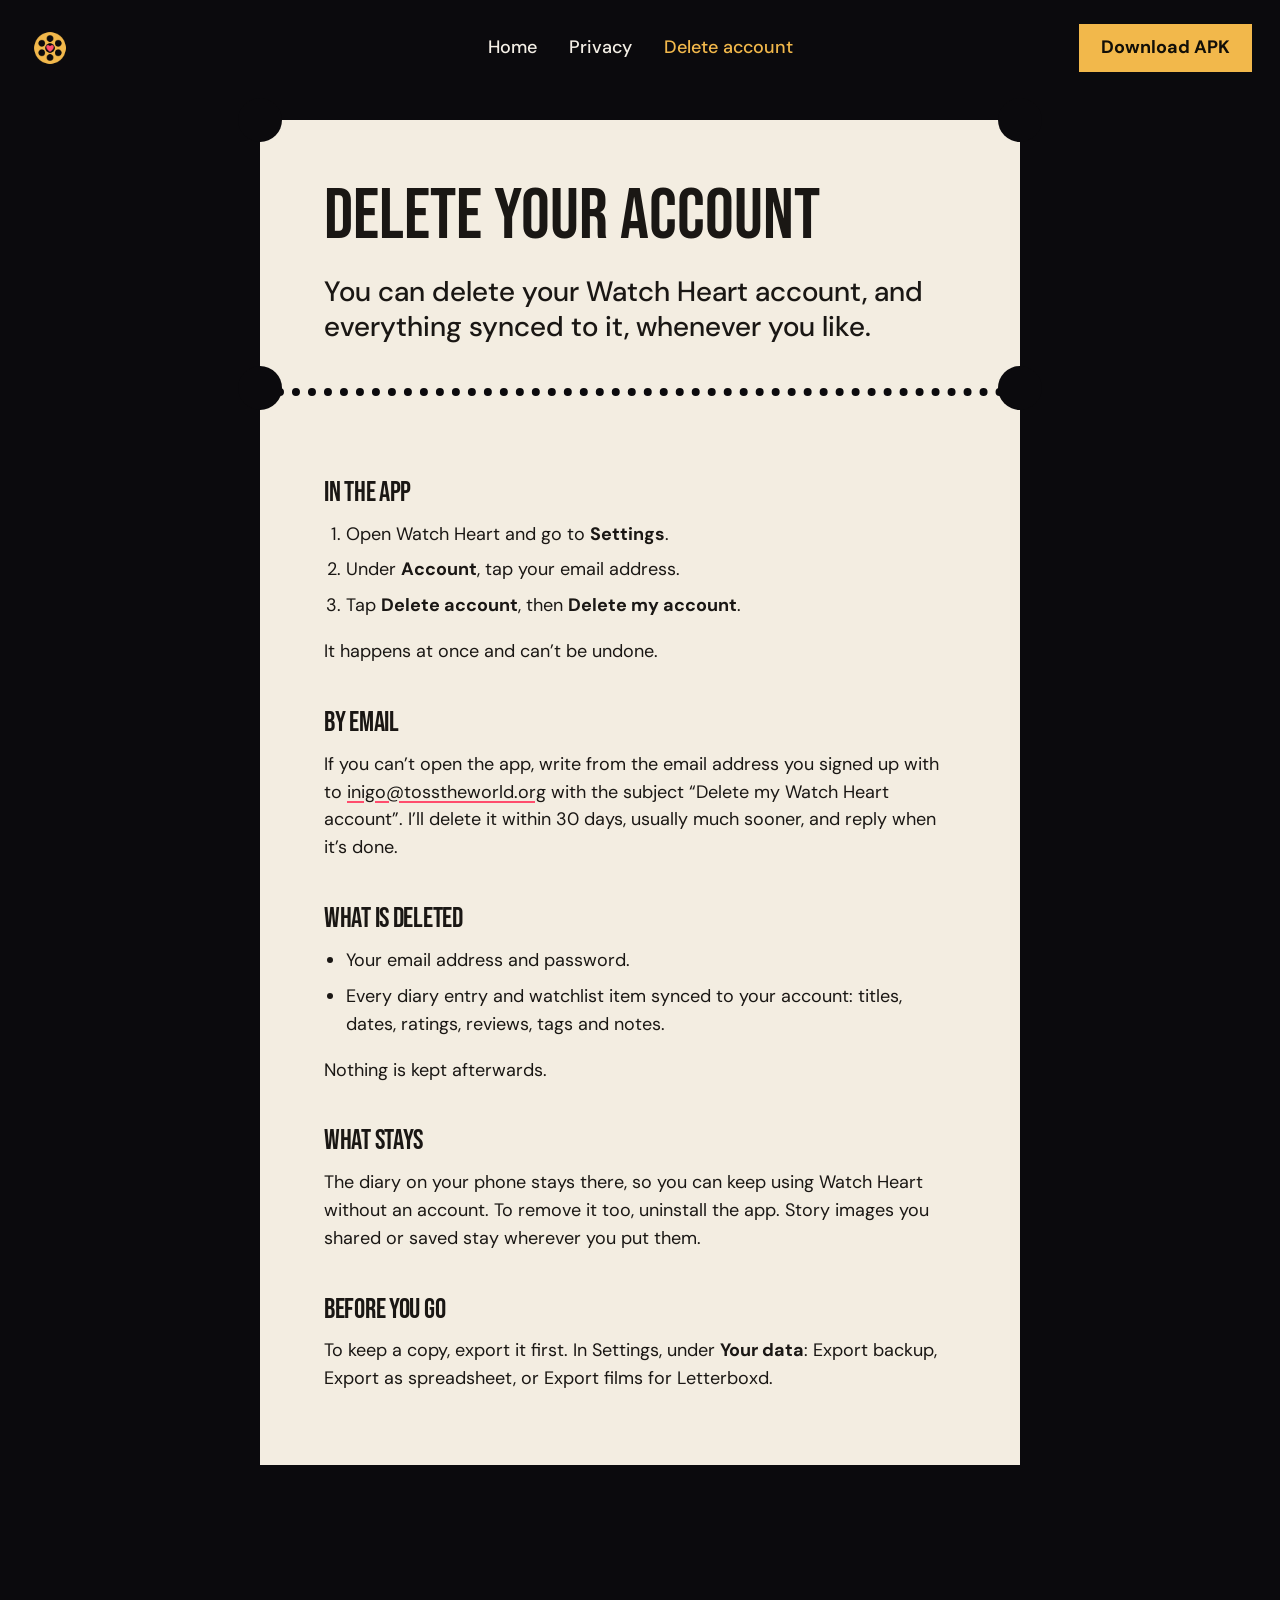
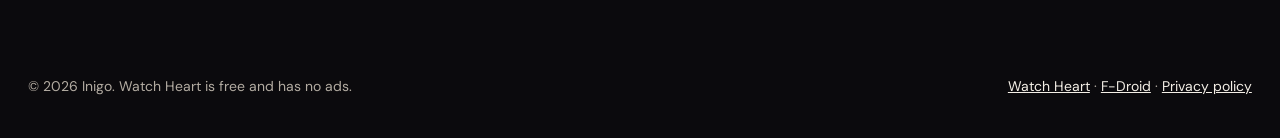
==== delete-account.html @ 90b54eab "F-Droid install page; logos for the apps Watch Heart imports from fdroid.html with the Add to F-Droi" ====
<!doctype html>
<html lang="en">
<head>
  <meta charset="utf-8">
  <meta name="viewport" content="width=device-width, initial-scale=1">
  <title>Delete your account · Watch Heart</title>
  <meta name="description" content="How to delete your Watch Heart account and everything synced to it, in the app or by email.">
  <meta name="theme-color" content="#0B0A0D">
  <link rel="icon" href="assets/favicon.png">
  <link rel="preconnect" href="https://fonts.googleapis.com">
  <link rel="preconnect" href="https://fonts.gstatic.com" crossorigin>
  <link href="https://fonts.googleapis.com/css2?family=Bebas+Neue&family=DM+Sans:ital,wght@0,400;0,500;0,700;1,500&display=swap" rel="stylesheet">
  <link rel="stylesheet" href="styles.css">
</head>
<body>
<main id="top">

  <header class="bar">
    <a class="mark" href="index.html" aria-label="Watch Heart home"><img src="assets/icon.png" width="44" height="44" alt=""></a>
    <nav class="bar-links" aria-label="Pages">
      <a href="index.html">Home</a>
      <a href="privacy.html">Privacy</a>
      <a href="delete-account.html" aria-current="page">Delete account</a>
    </nav>
    <a class="button" href="https://github.com/inigo-code/watch-heart/releases/latest/download/watch-heart.apk">Download APK</a>
  </header>

  <article class="doc">
    <div class="doc-face">
      <h1 class="doc-title">Delete your account</h1>
      <p class="doc-lede">You can delete your Watch Heart account, and everything synced to it, whenever you like.</p>
    </div>

    <div class="doc-body">
      <h2>In the app</h2>
      <ol>
        <li>Open Watch Heart and go to <b>Settings</b>.</li>
        <li>Under <b>Account</b>, tap your email address.</li>
        <li>Tap <b>Delete account</b>, then <b>Delete my account</b>.</li>
      </ol>
      <p>It happens at once and can’t be undone.</p>

      <h2>By email</h2>
      <p>If you can’t open the app, write from the email address you signed up with to <a href="mailto:inigo@tosstheworld.org?subject=Delete%20my%20Watch%20Heart%20account">inigo@tosstheworld.org</a> with the subject “Delete my Watch Heart account”. I’ll delete it within 30 days, usually much sooner, and reply when it’s done.</p>

      <h2>What is deleted</h2>
      <ul>
        <li>Your email address and password.</li>
        <li>Every diary entry and watchlist item synced to your account: titles, dates, ratings, reviews, tags and notes.</li>
      </ul>
      <p>Nothing is kept afterwards.</p>

      <h2>What stays</h2>
      <p>The diary on your phone stays there, so you can keep using Watch Heart without an account. To remove it too, uninstall the app. Story images you shared or saved stay wherever you put them.</p>

      <h2>Before you go</h2>
      <p>To keep a copy, export it first. In Settings, under <b>Your data</b>: Export backup, Export as spreadsheet, or Export films for Letterboxd.</p>
    </div>
  </article>

</main>

<footer class="doc-foot">
  <p>© 2026 Inigo. Watch Heart is free and has no ads.</p>
  <p><a href="index.html">Watch Heart</a> · <a href="fdroid.html">F-Droid</a> · <a href="privacy.html">Privacy policy</a></p>
</footer>
</body>
</html>
---- styles.css ----
/* Watch Heart: the page is the admission ticket. */

:root {
  /* The app's own colours: projector black, screenplay paper, marquee gold and the accent inks. */
  --ground: #0b0a0d;
  --ground-2: #16141a;
  --paper: #f3ede1;
  --ink: #1a1714;
  --ink-on-ground: #f4efe6;
  --muted-on-ground: #b3aca2;
  --muted-on-paper: #5f574d;
  --gold: #f2b84b;
  --gold-ink: #120f08;
  --velvet: #ff4d6d;
  --velvet-ink: #1a0509;
  --neon: #3de0f0;
  --neon-ink: #03191c;
  --sakura: #ff8fc7;
  --sakura-ink: #22091a;

  --display: 'Bebas Neue', Impact, 'Arial Narrow', sans-serif;
  --text: 'DM Sans', system-ui, -apple-system, 'Segoe UI', Roboto, sans-serif;

  /* Five sizes, no more. */
  --s-small: 14px;
  --s-body: 18px;
  --s-sub: 28px;
  --s-head: clamp(44px, 5.6vw, 84px);
  --s-hero: clamp(92px, 13.5vw, 210px);

  --margin: clamp(16px, 2.2vw, 32px);
  --gap: clamp(120px, 14vw, 200px);
  --ease: cubic-bezier(0.2, 0.7, 0.2, 1);
}

*,
*::before,
*::after {
  box-sizing: border-box;
}

html {
  scroll-behavior: smooth;
  -webkit-text-size-adjust: 100%;
}

body {
  margin: 0;
  background: var(--ground);
  color: var(--ink-on-ground);
  font: 400 var(--s-body) / 1.55 var(--text);
  font-variant-numeric: tabular-nums;
}

img {
  display: block;
  max-width: 100%;
  height: auto;
}

a {
  color: inherit;
}

h1,
h2,
h3,
h4,
p,
figure,
dl,
dd {
  margin: 0;
}

h2,
h3 {
  font-family: var(--display);
  font-weight: 400;
  line-height: 0.95;
  letter-spacing: -0.01em;
}

h2 {
  font-size: var(--s-head);
}

h3 {
  font-size: var(--s-sub);
}

:focus-visible {
  outline: 3px solid var(--gold);
  outline-offset: 3px;
}

::selection {
  background: var(--gold);
  color: var(--gold-ink);
}

.visually-hidden {
  position: absolute;
  width: 1px;
  height: 1px;
  overflow: hidden;
  clip-path: inset(50%);
}

/* Buttons: square, flat, one fill. */
.button {
  display: inline-flex;
  align-items: center;
  min-height: 48px;
  padding: 0 22px;
  background: var(--gold);
  color: var(--gold-ink);
  font-weight: 700;
  font-size: var(--s-body);
  text-decoration: none;
  transition: transform 160ms var(--ease), background-color 160ms var(--ease);
}

.button:hover {
  background: #ffcb66;
}

.button:active {
  transform: translateY(2px) scale(0.98);
}

.button-small {
  min-height: 44px;
  padding: 0 18px;
  font-size: var(--s-small);
}

/* ---- The curtain: the page lifts off the footer, which waits beneath it. ---- */

main {
  display: flow-root;
  position: relative;
  z-index: 1;
  background: var(--ground);
}

/* ---- Top bar, on the ground above the ticket ---- */

.bar {
  position: absolute;
  inset: 0 0 auto;
  z-index: 2;
  display: grid;
  grid-template-columns: 1fr auto 1fr;
  align-items: center;
  padding: 24px var(--margin);
}

.mark img {
  width: 44px;
  height: 44px;
}

.bar-links {
  display: flex;
  gap: 32px;
}

.bar-links a {
  color: var(--ink-on-ground);
  text-decoration: none;
  font-weight: 500;
}

.bar-links a:hover {
  color: var(--gold);
}

.bar .button {
  justify-self: end;
}

/* ---- Hero: the admission ticket ---- */

.hero {
  overflow-x: clip;
  padding: 120px var(--margin) 0;
  display: flex;
  justify-content: center;
}

.ticket {
  position: relative;
  width: min(820px, 100%);
  background: var(--paper);
  color: var(--ink);
}

/* The ticket's punched corners, cut in the ground colour. */
.ticket::before,
.ticket::after,
.ticket-face::before,
.ticket-face::after {
  content: '';
  position: absolute;
  width: 44px;
  height: 44px;
  border-radius: 50%;
  background: var(--ground);
}

.ticket::before {
  top: -22px;
  left: -22px;
}

.ticket::after {
  top: -22px;
  right: -22px;
}

.ticket-face {
  position: relative;
  padding: clamp(40px, 6vw, 64px) clamp(24px, 5vw, 64px) clamp(36px, 4vw, 48px);
  text-align: center;
}

/* The two notches at the tear line. */
.ticket-face::before {
  bottom: -22px;
  left: -22px;
}

.ticket-face::after {
  bottom: -22px;
  right: -22px;
}

.hero-title {
  font-family: var(--display);
  font-weight: 400;
  font-size: var(--s-hero);
  line-height: 0.86;
  letter-spacing: -0.015em;
  text-transform: uppercase;
}

.hero-title span {
  display: block;
}

.hero-title span:first-child {
  transform: translateX(-9%);
}

.hero-title span:last-child {
  transform: translateX(9%);
}

.hero-lede {
  max-width: 34ch;
  margin: 36px auto 0;
  font-size: var(--s-sub);
  line-height: 1.25;
  font-weight: 500;
}

.hero-details {
  margin-top: 28px;
  display: flex;
  flex-wrap: wrap;
  justify-content: center;
  align-items: center;
  gap: 10px 16px;
  color: var(--muted-on-paper);
}

.diamond {
  width: 10px;
  height: 10px;
  background: var(--velvet);
  transform: rotate(45deg);
}

/* The tear line, a row of round perforations, and the stub with its plates. */
.ticket-stub {
  border-top: 8px dotted var(--ground);
  padding: clamp(28px, 4vw, 48px) clamp(20px, 4vw, 48px) clamp(36px, 5vw, 64px);
  display: grid;
  grid-template-columns: repeat(3, 1fr);
  gap: clamp(12px, 2vw, 24px);
  align-items: start;
}

.plate {
  aspect-ratio: 9 / 16;
  overflow: hidden;
  background: var(--ground);
}

.plate img {
  width: 100%;
  height: 100%;
  object-fit: cover;
  object-position: top;
}

.plate-raised {
  margin-top: clamp(-36px, -3vw, -16px);
  animation: drift 9s ease-in-out infinite alternate;
}

@keyframes drift {
  from {
    transform: translateY(0);
  }
  to {
    transform: translateY(-14px);
  }
}

/* ---- Every viewing, a ticket ---- */

.showcase {
  margin-top: var(--gap);
  padding: 0 var(--margin);
  display: grid;
  grid-template-columns: 1fr 1fr;
  gap: clamp(32px, 5vw, 80px);
  align-items: center;
}

/* One frame for every app screen on the page: the phone's own black bezel, no shadow. */
.device {
  width: 100%;
  aspect-ratio: 824 / 1784;
  padding: 3.4%;
  border-radius: 13% / 6%;
  background: #1c1a20;
}

.device img {
  width: 100%;
  height: 100%;
  border-radius: 10% / 4.6%;
  object-fit: cover;
  object-position: top;
  transition: opacity 220ms var(--ease);
}

/* A ticket stub of paper: notches cut at both sides, the phone rising from its lower edge. */
.showcase-plate {
  position: relative;
  display: flex;
  justify-content: center;
  height: clamp(460px, 44vw, 640px);
  padding-top: clamp(40px, 5vw, 72px);
  overflow: hidden;
  background: var(--paper);
}

.showcase-plate .device {
  width: clamp(240px, 22vw, 320px);
  flex: none;
}

.showcase-plate::before,
.showcase-plate::after {
  content: '';
  position: absolute;
  top: 50%;
  width: 48px;
  height: 48px;
  margin-top: -24px;
  border-radius: 50%;
  background: var(--ground);
  z-index: 1;
}

.showcase-plate::before {
  left: -24px;
}

.showcase-plate::after {
  right: -24px;
}

.showcase-text {
  display: grid;
  gap: 40px;
  align-content: center;
}

.tabs {
  display: flex;
  gap: 28px;
  flex-wrap: wrap;
}

.tabs button {
  appearance: none;
  border: 0;
  padding: 6px 0;
  background: none;
  color: var(--muted-on-ground);
  font: 500 var(--s-body) / 1.3 var(--text);
  cursor: pointer;
  transition: color 160ms var(--ease), transform 160ms var(--ease);
}

.tabs button[aria-selected='true'] {
  color: var(--gold);
  font-weight: 700;
  text-decoration: underline;
  text-decoration-thickness: 3px;
  text-underline-offset: 8px;
}

.tabs button:hover {
  color: var(--ink-on-ground);
}

.tabs button:active {
  transform: translateY(1px);
}

.tabs-light button {
  color: var(--muted-on-paper);
}

.tabs-light button[aria-selected='true'] {
  color: var(--ink);
  text-decoration-thickness: 4px;
}

.tabs-light button:hover {
  color: var(--ink);
}

.showcase-copy p {
  max-width: 36ch;
  margin-top: 24px;
}

.cells {
  display: grid;
  grid-template-columns: 1fr 1fr;
  max-width: 560px;
}

.cell {
  display: flex;
  align-items: center;
  justify-content: center;
  min-height: 64px;
  padding: 0 16px;
  font-weight: 700;
  text-decoration: none;
  text-align: center;
  transition: transform 160ms var(--ease), filter 160ms var(--ease);
}

.cell:hover {
  filter: brightness(1.08);
}

.cell:active {
  transform: scale(0.98);
}

.cell-ink {
  background: var(--gold);
  color: var(--gold-ink);
}

.cell-tone {
  background: var(--ground-2);
  color: var(--ink-on-ground);
}

/* ---- Made for movie nights: four colour fields ---- */

.features {
  margin-top: var(--gap);
  padding: 0 var(--margin);
}

.features-head {
  display: grid;
  grid-template-columns: repeat(12, 1fr);
  column-gap: 24px;
  align-items: end;
  margin-bottom: 48px;
}

.features-head h2 {
  grid-column: 1 / 7;
}

.features-head p {
  grid-column: 8 / 13;
  max-width: 40ch;
  color: var(--muted-on-ground);
}

.feature-grid {
  display: grid;
  grid-template-columns: 1fr 1fr;
  gap: 16px;
}

/* Each panel: the title, its words on a dark ticket, then the phone rising from the lower edge. */
.feature {
  --panel: var(--gold);
  display: flex;
  flex-direction: column;
  align-items: center;
  padding: clamp(36px, 4vw, 56px) clamp(20px, 3vw, 48px) 0;
  overflow: hidden;
  background: var(--panel);
  color: var(--gold-ink);
  text-align: center;
}

.feature h3 {
  max-width: 14ch;
  font-size: clamp(40px, 4vw, 64px);
}

.feature-note {
  position: relative;
  max-width: 44ch;
  margin-top: 24px;
  padding: 20px 32px;
  background: var(--ground);
  color: var(--ink-on-ground);
}

/* The ticket's side notches, cut in the panel's own colour. */
.feature-note::before,
.feature-note::after {
  content: '';
  position: absolute;
  top: 50%;
  width: 20px;
  height: 20px;
  margin-top: -10px;
  border-radius: 50%;
  background: var(--panel);
}

.feature-note::before {
  left: -10px;
}

.feature-note::after {
  right: -10px;
}

.feature-shot {
  width: clamp(220px, 21vw, 300px);
  height: clamp(300px, 27vw, 400px);
  margin-top: 40px;
  overflow: hidden;
}

.feature-shot .device {
  border-bottom-left-radius: 0;
  border-bottom-right-radius: 0;
  transition: transform 400ms var(--ease);
}

.feature:hover .feature-shot .device {
  transform: translateY(-10px);
}

.feature-velvet {
  --panel: var(--velvet);
  color: var(--velvet-ink);
}

.feature-neon {
  --panel: var(--neon);
  color: var(--neon-ink);
}

.feature-paper {
  --panel: var(--paper);
  color: var(--ink);
}

/* ---- Every month, a story ---- */

.stories {
  margin-top: var(--gap);
  padding: var(--gap) var(--margin);
  background: var(--paper);
  color: var(--ink);
}

.stories-head {
  display: grid;
  grid-template-columns: repeat(12, 1fr);
  column-gap: 24px;
  row-gap: 24px;
  margin-bottom: 48px;
  align-items: end;
}

.stories-head h2 {
  grid-column: 1 / 7;
}

.stories-head p {
  grid-column: 7 / 13;
  max-width: 44ch;
}

.stories-head .tabs {
  grid-column: 1 / 13;
}

.tiles {
  list-style: none;
  margin: 0;
  padding: 0;
  display: grid;
  grid-template-columns: repeat(4, 1fr);
  gap: 28px 12px;
}

.tile img {
  width: 100%;
  aspect-ratio: 9 / 16;
  object-fit: cover;
  object-position: top;
  background: var(--ground);
  transition: opacity 240ms var(--ease), transform 240ms var(--ease);
}

.tile:hover img {
  transform: translateY(-6px);
}

.tag {
  min-height: 88px;
  padding: 12px;
  display: grid;
  align-content: space-between;
  font-size: var(--s-small);
  line-height: 1.35;
}

.tag p {
  display: flex;
  justify-content: space-between;
  gap: 8px;
}

.tag p:first-child span:first-child {
  font-weight: 700;
}

.pair-1 .tag {
  background: var(--gold);
  color: var(--gold-ink);
}

.pair-2 .tag {
  background: var(--ground);
  color: var(--ink-on-ground);
}

.pair-3 .tag {
  background: var(--neon);
  color: var(--neon-ink);
}

.pair-4 .tag {
  background: var(--velvet);
  color: var(--velvet-ink);
}

/* ---- Bring your history: the programme sheet ---- */

.programme {
  padding: var(--gap) var(--margin);
  background: var(--velvet);
  color: var(--velvet-ink);
  display: grid;
  grid-template-columns: repeat(12, 1fr);
  column-gap: 24px;
  align-items: start;
}

.programme-side {
  grid-column: 1 / 6;
  position: sticky;
  top: 48px;
}

.programme-side p {
  margin-top: 28px;
  max-width: 34ch;
}

.programme-shot {
  width: min(100%, 300px);
  height: 420px;
  margin-top: 40px;
  overflow: hidden;
}

/* Scalloped top and bottom edges: round dots of the ground colour along the paper's edge. */
.menu-sheet {
  grid-column: 7 / 13;
  background: var(--paper);
  color: var(--ink);
  padding: 64px clamp(24px, 4vw, 64px);
  border-top: 14px dotted var(--velvet);
  border-bottom: 14px dotted var(--velvet);
  text-align: center;
}

.menu-sheet h3 {
  font-size: var(--s-head);
}

.menu-note {
  margin-top: 12px;
  color: var(--muted-on-paper);
  font-size: var(--s-small);
}

/* A group's notes sit nearer their own rows than the next group's name. */
.menu-group {
  margin-top: 56px;
}

.menu-group + .menu-group {
  margin-top: 88px;
}

.menu-group h4 {
  font-family: var(--display);
  font-weight: 400;
  font-size: var(--s-sub);
  line-height: 1;
}

.menu-group dl {
  max-width: 460px;
  margin: 20px auto 0;
  text-align: left;
}

.menu-group dl div {
  display: flex;
  align-items: center;
  gap: 14px;
  padding: 8px 0;
}

/* Each app's logo tile; a pair overlaps a little, ringed in the paper's colour. */
.menu-logo {
  flex: none;
  display: flex;
  width: 50px;
}

.menu-logo img {
  width: 32px;
  height: 32px;
  border-radius: 8px;
}

.menu-logo img:first-child:not(:last-child) {
  width: 26px;
  height: 26px;
  margin-top: 3px;
  border-radius: 7px;
}

.menu-logo img + img {
  width: 30px;
  height: 30px;
  margin-left: -6px;
  border: 2px solid var(--paper);
  border-radius: 8px;
}

.menu-group dt {
  flex: 1;
}

.menu-group dt {
  font-weight: 700;
}

.menu-group dt small {
  display: block;
  font-weight: 400;
  font-size: var(--s-small);
  color: var(--muted-on-paper);
}

.menu-group dd {
  text-align: right;
  white-space: nowrap;
}

.menu-close {
  margin-top: 56px;
  font-weight: 500;
}

/* ---- A note from Inigo ---- */

.letter-wrap {
  padding: var(--gap) var(--margin);
  display: grid;
  grid-template-columns: 1fr minmax(0, 640px) 1fr;
}

.letter {
  grid-column: 2;
  background: var(--paper);
  color: var(--ink);
  padding: 60px clamp(24px, 5vw, 60px) 0;
}

.letter-face {
  width: 44px;
  height: 44px;
  border-radius: 50%;
}

.letter h2 {
  margin-top: 28px;
}

.letter p {
  margin-top: 1.4em;
}

.letter p:not(.sign) {
  max-width: 52ch;
}

.sign {
  font-size: var(--s-body);
  font-style: italic;
  font-weight: 500;
  padding-bottom: 48px;
}

.sign span {
  display: block;
  font-style: normal;
  font-size: var(--s-small);
  font-weight: 400;
  color: var(--muted-on-paper);
}

.stub {
  display: flex;
  align-items: center;
  justify-content: center;
  min-height: 72px;
  margin: 0 calc(-1 * clamp(24px, 5vw, 60px));
  border-top: 6px dotted var(--ground);
  background: var(--gold);
  color: var(--gold-ink);
  font-weight: 700;
  text-decoration: none;
  transition: filter 160ms var(--ease);
}

.stub:hover {
  filter: brightness(1.08);
}

/* ---- Questions ---- */

.faq {
  padding: 0 var(--margin) var(--gap);
  display: grid;
  grid-template-columns: repeat(12, 1fr);
  column-gap: 24px;
}

.faq h2 {
  grid-column: 1 / 4;
}

.faq-text {
  grid-column: 5 / 13;
  columns: 2;
  column-gap: 56px;
}

.faq-text p {
  break-inside: avoid;
  margin-bottom: 20px;
}

.faq-text b {
  font-weight: 700;
  color: var(--gold);
}

.faq-text a {
  color: var(--gold);
}

/* ---- First step, already open ---- */

.first-step {
  min-height: 90svh;
  padding: 40px var(--margin);
  background: var(--gold);
  color: var(--gold-ink);
  display: grid;
  grid-template-columns: repeat(12, 1fr);
  column-gap: 24px;
  align-items: center;
}

.first-step-copy {
  grid-column: 1 / 6;
  align-self: end;
  padding-bottom: 40px;
}

.first-step-copy h2 {
  font-size: clamp(64px, 7.4vw, 120px);
  line-height: 0.92;
}

.first-step-copy p {
  margin-top: 24px;
  max-width: 36ch;
}

/* Two ways to install, side by side on the gold. */
.first-step-copy .install-ways {
  display: flex;
  flex-wrap: wrap;
  gap: 12px;
  max-width: none;
  margin-top: 32px;
}

.install-apk,
.install-fdroid {
  display: inline-flex;
  align-items: center;
  gap: 10px;
  min-height: 52px;
  padding: 0 20px;
  font-weight: 700;
  text-decoration: none;
  transition: transform 160ms var(--ease), filter 160ms var(--ease);
}

.install-apk {
  background: var(--ground);
  color: var(--ink-on-ground);
}

.install-fdroid {
  background: var(--paper);
  color: var(--ink);
}

.install-fdroid img {
  width: 28px;
  height: 28px;
  border-radius: 7px;
}

.install-apk:hover,
.install-fdroid:hover {
  filter: brightness(1.1);
}

.install-apk:active,
.install-fdroid:active {
  transform: scale(0.98);
}

/* A piece of the app at its true size: the log card. */
.log-card {
  grid-column: 7 / 12;
  width: min(440px, 100%);
  justify-self: center;
  padding: 28px;
  background: var(--ground);
  color: var(--ink-on-ground);
  border-radius: 20px;
  box-shadow: 0 24px 60px rgba(18, 15, 8, 0.45); /* taste-skill-ignore: the app's own card casts this, it floats above the page */
  display: grid;
  gap: 18px;
}

.log-title {
  font-family: var(--display);
  font-size: var(--s-sub);
  line-height: 1;
}

.field input {
  width: 100%;
  height: 52px;
  padding: 0 14px;
  border: 1px solid #2a2631;
  border-radius: 10px;
  background: #16141a;
  color: var(--ink-on-ground);
  font: 500 var(--s-body) var(--text);
}

.segmented {
  display: grid;
  grid-template-columns: repeat(3, 1fr);
  gap: 4px;
  padding: 4px;
  border-radius: 12px;
  background: #1e1b23;
}

.segmented button {
  height: 40px;
  border: 0;
  border-radius: 9px;
  background: none;
  color: #a39aa8;
  font: 700 var(--s-small) var(--text);
  cursor: pointer;
}

.segmented button[aria-checked='true'] {
  background: var(--gold);
  color: var(--gold-ink);
}

.stars {
  display: flex;
  gap: 4px;
}

.stars button {
  border: 0;
  background: none;
  padding: 0;
  line-height: 0;
  color: #3a3540;
  cursor: pointer;
  transition: transform 120ms var(--ease), color 120ms var(--ease);
}

.stars button svg {
  fill: currentColor;
}

.stars button.on {
  color: var(--gold);
}

.stars button:active {
  transform: scale(0.88);
}

.log-button {
  display: flex;
  align-items: center;
  justify-content: center;
  min-height: 54px;
  padding: 0 16px;
  border-radius: 27px;
  background: var(--gold);
  color: var(--gold-ink);
  font-weight: 700;
  text-decoration: none;
  text-align: center;
  transition: transform 160ms var(--ease);
}

.log-button:active {
  transform: scale(0.98);
}

/* ---- The back of the ticket ---- */

.back {
  position: sticky;
  bottom: 0;
  z-index: 0;
  padding: 48px var(--margin) 32px;
  background: var(--ground);
}

.blocks {
  display: flex;
  align-items: flex-end;
  gap: 4px;
  height: 34svh;
  min-height: 200px;
}

.blocks span {
  flex: 1;
  height: var(--h);
  display: flex;
  align-items: flex-end;
  justify-content: center;
  overflow: hidden;
  font-family: var(--display);
  font-size: min(18vw, 30svh);
  line-height: 0.78;
  color: var(--ground);
}

.b-gold {
  background: var(--gold);
}

.b-paper {
  background: var(--paper);
}

.b-velvet {
  background: var(--velvet);
}

.b-neon {
  background: var(--neon);
}

.b-sakura {
  background: var(--sakura);
}

.b-ground {
  background: var(--ground-2);
}

.back-links {
  margin-top: 56px;
  display: grid;
  grid-template-columns: repeat(12, 1fr);
  column-gap: 24px;
  row-gap: 32px;
}

.back-links > div {
  grid-column: span 2;
  display: grid;
  align-content: start;
  gap: 8px;
}

/* Column names stay small: the curtain covers the footer until the page lifts away. */
.back-links h2 {
  margin-bottom: 4px;
  font: 700 var(--s-body) / 1.3 var(--text);
  color: var(--gold);
}

.back-links a {
  font-size: var(--s-body);
  text-decoration: none;
  color: var(--ink-on-ground);
}

.back-links a:hover {
  color: var(--gold);
}

.back-links .credits {
  grid-column: 9 / 13;
}

.credits img {
  width: 110px;
  height: auto;
}

.credits p {
  font-size: var(--s-small);
  color: var(--muted-on-ground);
}

.back-last {
  margin-top: 48px;
  display: flex;
  justify-content: space-between;
  align-items: center;
  gap: 16px;
  color: var(--muted-on-ground);
  font-size: var(--s-small);
}

/* ---- Policy pages: a long ticket of paper, torn below the title ---- */

.doc {
  position: relative;
  width: min(760px, calc(100% - 2 * max(var(--margin), 24px)));
  margin: 120px auto var(--gap);
  background: var(--paper);
  color: var(--ink);
}

.doc::before,
.doc::after,
.doc-face::before,
.doc-face::after {
  content: '';
  position: absolute;
  width: 44px;
  height: 44px;
  border-radius: 50%;
  background: var(--ground);
}

.doc::before {
  top: -22px;
  left: -22px;
}

.doc::after {
  top: -22px;
  right: -22px;
}

.doc-face {
  position: relative;
  padding: clamp(40px, 6vw, 64px) clamp(24px, 5vw, 64px) clamp(32px, 4vw, 44px);
}

.doc-face::before {
  bottom: -22px;
  left: -22px;
}

.doc-face::after {
  bottom: -22px;
  right: -22px;
}

.doc-title {
  font-family: var(--display);
  font-weight: 400;
  font-size: var(--s-head);
  line-height: 0.92;
}

.doc-lede {
  margin-top: 24px;
  max-width: 34ch;
  font-size: var(--s-sub);
  line-height: 1.25;
  font-weight: 500;
}

.doc-date {
  margin-top: 20px;
  color: var(--muted-on-paper);
}

.doc-body {
  border-top: 8px dotted var(--ground);
  padding: clamp(24px, 4vw, 40px) clamp(24px, 5vw, 64px) clamp(48px, 6vw, 72px);
}

.doc-body h2 {
  margin-top: 44px;
  font-size: var(--s-sub);
}

.doc-body p,
.doc-body ul,
.doc-body ol {
  max-width: 62ch;
  margin-top: 14px;
}

.doc-body ul,
.doc-body ol {
  padding-left: 1.2em;
}

.doc-body li + li {
  margin-top: 8px;
}

.doc-body a {
  color: var(--ink);
  text-decoration-color: var(--velvet);
  text-decoration-thickness: 2px;
  text-underline-offset: 3px;
}

.doc-mark {
  width: 56px;
  height: 56px;
  margin-bottom: 20px;
  border-radius: 14px;
}

.fdroid-add {
  margin-top: 16px;
}

.fdroid-qr {
  width: min(300px, 100%);
  height: auto;
  margin-top: 16px;
}

.doc-body .fdroid-code {
  padding: 10px 12px;
  background: #e6ddcc;
  font-weight: 700;
  overflow-wrap: anywhere;
}

.bar-links a[aria-current='page'] {
  color: var(--gold);
}

.doc-foot {
  display: flex;
  flex-wrap: wrap;
  justify-content: space-between;
  gap: 12px 24px;
  padding: 32px var(--margin) 40px;
  color: var(--muted-on-ground);
  font-size: var(--s-small);
}

.doc-foot a {
  color: var(--ink-on-ground);
}

/* ---- Entrances: parts of each section rise in, once. Content stays visible without script. ---- */

.js [data-reveal] {
  opacity: 0;
  transform: translateY(24px);
  transition: opacity 600ms var(--ease), transform 600ms var(--ease);
}

.js [data-reveal].in {
  opacity: 1;
  transform: none;
}

/* ---- Tablet ---- */

@media (max-width: 1000px) {
  .bar-links {
    gap: 20px;
  }




  .tiles {
    grid-template-columns: repeat(2, 1fr);
  }

  .programme-side,
  .menu-sheet {
    grid-column: 1 / 13;
    position: static;
  }

  /* The programme's words and its picture side by side. */
  .programme-side {
    display: grid;
    grid-template-columns: 1fr 1fr;
    grid-template-rows: auto 1fr;
    column-gap: 24px;
    align-items: start;
  }

  .programme-shot {
    grid-column: 2;
    grid-row: 1 / 3;
    margin-top: 0;
    justify-self: end;
  }

  .feature-grid {
    grid-template-columns: 1fr;
  }

  .feature-shot {
    width: 260px;
    height: 360px;
  }

  .features-head h2,
  .features-head p {
    grid-column: 1 / 13;
  }

  .features-head p {
    margin-top: 20px;
  }

  .menu-sheet {
    margin-top: 56px;
  }

  .faq h2,
  .faq-text {
    grid-column: 1 / 13;
  }

  .faq-text {
    margin-top: 32px;
  }

  .first-step-copy {
    grid-column: 1 / 13;
    align-self: start;
    padding-top: 40px;
    text-align: center;
  }

  .first-step-copy p {
    margin-left: auto;
    margin-right: auto;
  }

  .first-step-copy .install-ways {
    justify-content: center;
  }

  .log-card {
    grid-column: 1 / 13;
  }

  .back-links > div {
    grid-column: span 6;
  }

  .back-links .credits {
    grid-column: 1 / 13;
  }
}

/* ---- Phone ---- */

@media (max-width: 640px) {
  :root {
    --s-body: 16px;
    --s-sub: 24px;
  }

  .bar {
    grid-template-columns: 1fr auto;
    padding: 16px var(--margin);
  }

  .bar-links {
    display: none;
  }

  .doc::before,
  .doc::after,
  .doc-face::before,
  .doc-face::after {
    width: 32px;
    height: 32px;
  }

  .doc::before,
  .doc-face::before {
    left: -16px;
  }

  .doc::after,
  .doc-face::after {
    right: -16px;
  }

  .doc::before,
  .doc::after {
    top: -16px;
  }

  .doc-face::before,
  .doc-face::after {
    bottom: -16px;
  }

  .doc {
    margin-top: 92px;
  }

  .hero {
    padding-top: 92px;
  }

  .ticket::before,
  .ticket::after,
  .ticket-face::before,
  .ticket-face::after {
    width: 32px;
    height: 32px;
  }

  .ticket::before,
  .ticket-face::before {
    left: -16px;
  }

  .ticket::after,
  .ticket-face::after {
    right: -16px;
  }

  .ticket::before,
  .ticket::after {
    top: -16px;
  }

  .ticket-face::before,
  .ticket-face::after {
    bottom: -16px;
  }

  .hero-title {
    font-size: 27vw;
  }

  .hero-title span:first-child,
  .hero-title span:last-child {
    transform: none;
  }

  .hero-lede,
  .doc-lede {
    font-size: 20px;
  }

  .hero-details {
    flex-direction: column;
    gap: 6px;
  }

  .hero-details .diamond {
    display: none;
  }

  .ticket-stub {
    grid-template-columns: repeat(2, 1fr);
  }

  .ticket-stub .plate:last-child {
    display: none;
  }

  .plate-raised {
    margin-top: 0;
  }

  .showcase {
    grid-template-columns: 1fr;
    min-height: 0;
  }

  .showcase-text {
    gap: 32px;
  }

  .cells {
    grid-template-columns: 1fr;
  }

  .cell {
    min-height: 60px;
  }








  .stories-head h2,
  .stories-head p {
    grid-column: 1 / 13;
  }

  .tiles {
    gap: 20px 8px;
  }

  .tag p:last-child {
    display: none;
  }

  .tag p:first-child {
    flex-wrap: wrap;
  }

  .tag p:first-child span {
    width: calc(50% - 4px);
  }

  .tag {
    min-height: 0;
  }

  .programme-side {
    display: block;
  }

  .programme-shot {
    margin-top: 32px;
    height: 360px;
  }

  .feature {
    padding-top: 32px;
  }

  .feature-note {
    padding: 18px 24px;
  }

  .feature-shot {
    width: 220px;
    height: 300px;
    margin-top: 32px;
  }

  .showcase-plate {
    height: 440px;
  }

  .menu-sheet {
    margin-left: -6px;
    margin-right: -6px;
    padding: 40px 20px;
  }

  .menu-group dl div {
    display: grid;
    grid-template-columns: 50px 1fr;
    column-gap: 10px;
    row-gap: 2px;
  }

  .menu-group dd {
    grid-column: 2;
  }

  .menu-group dd {
    text-align: left;
    white-space: normal;
    color: var(--muted-on-paper);
  }

  .letter-wrap {
    grid-template-columns: 1fr;
    padding-left: 0;
    padding-right: 0;
  }

  .letter {
    grid-column: 1;
    padding: 40px 24px 0;
  }

  .stub {
    margin: 0 -24px;
  }

  .faq-text {
    columns: 1;
  }

  .first-step-copy h2 {
    font-size: 15vw;
  }

  .blocks {
    height: 22svh;
    min-height: 140px;
  }

  .blocks span {
    font-size: 15vw;
  }

  .back-last {
    flex-wrap: wrap;
  }
}

@media (prefers-reduced-motion: reduce) {
  html {
    scroll-behavior: auto;
  }

  .plate-raised {
    animation: none;
  }

  .js [data-reveal] {
    transform: none;
    transition: opacity 300ms linear;
  }

  .tile:hover img,
  .feature:hover .feature-shot .device {
    transform: none;
  }
}
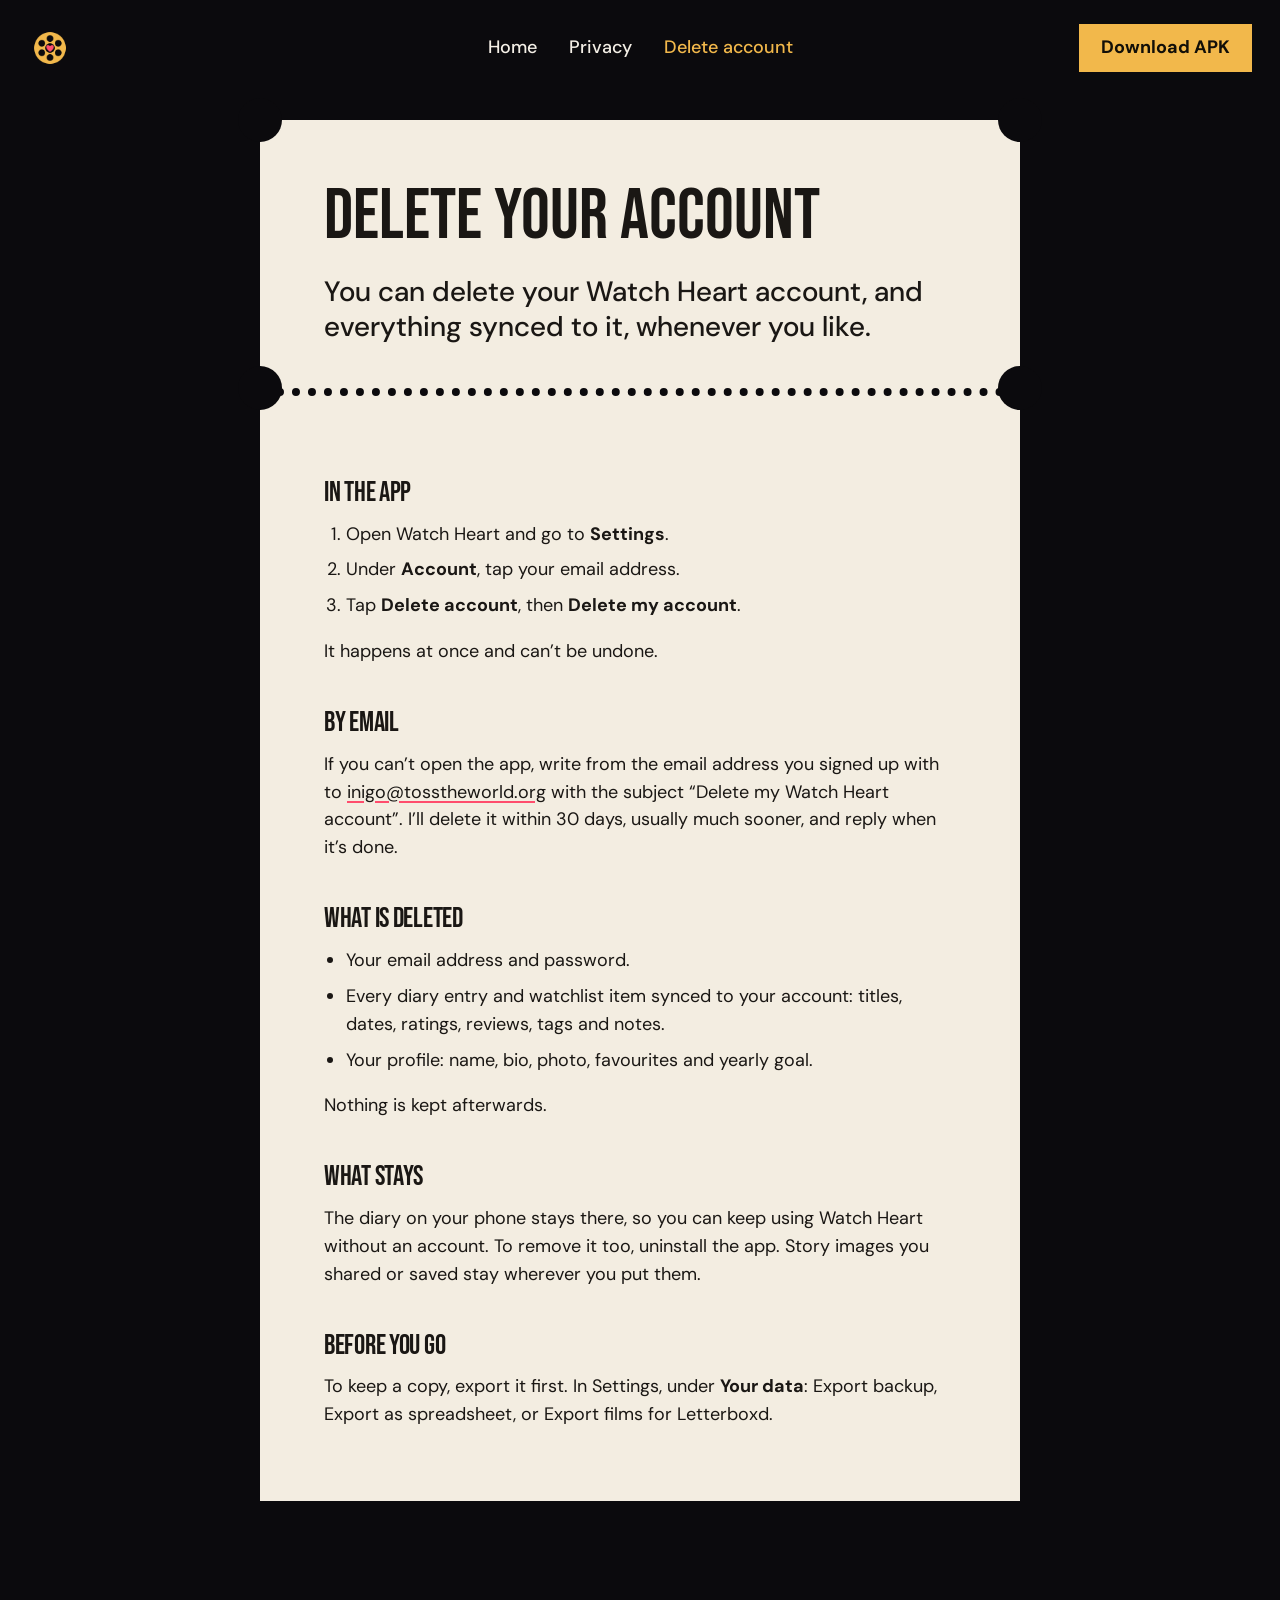
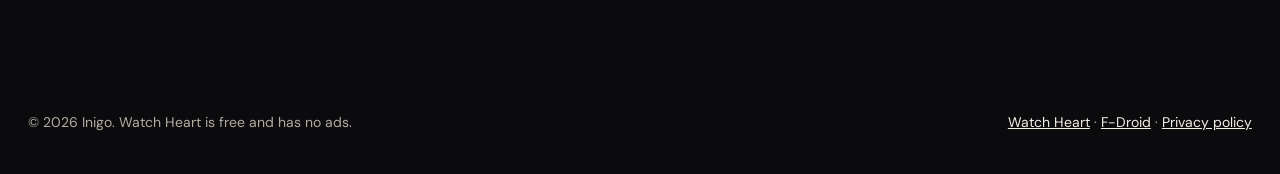
==== commit 814b2458: "Privacy and deletion pages: the synced profile and photo" ====
--- a/delete-account.html
+++ b/delete-account.html
@@ -47,6 +47,7 @@
       <ul>
         <li>Your email address and password.</li>
         <li>Every diary entry and watchlist item synced to your account: titles, dates, ratings, reviews, tags and notes.</li>
+        <li>Your profile: name, bio, photo, favourites and yearly goal.</li>
       </ul>
       <p>Nothing is kept afterwards.</p>
 
--- a/styles.css
+++ b/styles.css
@@ -1301,11 +1301,23 @@
   text-underline-offset: 3px;
 }
 
-.doc-mark {
-  width: 56px;
-  height: 56px;
-  margin-bottom: 20px;
-  border-radius: 14px;
+/* The app and the store it comes from, side by side. */
+.doc-marks {
+  display: flex;
+  align-items: center;
+  gap: 14px;
+  margin-bottom: 24px;
+}
+
+.doc-marks img {
+  width: 64px;
+  height: 64px;
+  border-radius: 16px;
+}
+
+.doc-marks span {
+  font: 400 32px/1 var(--display);
+  color: var(--muted-on-paper);
 }
 
 .fdroid-add {
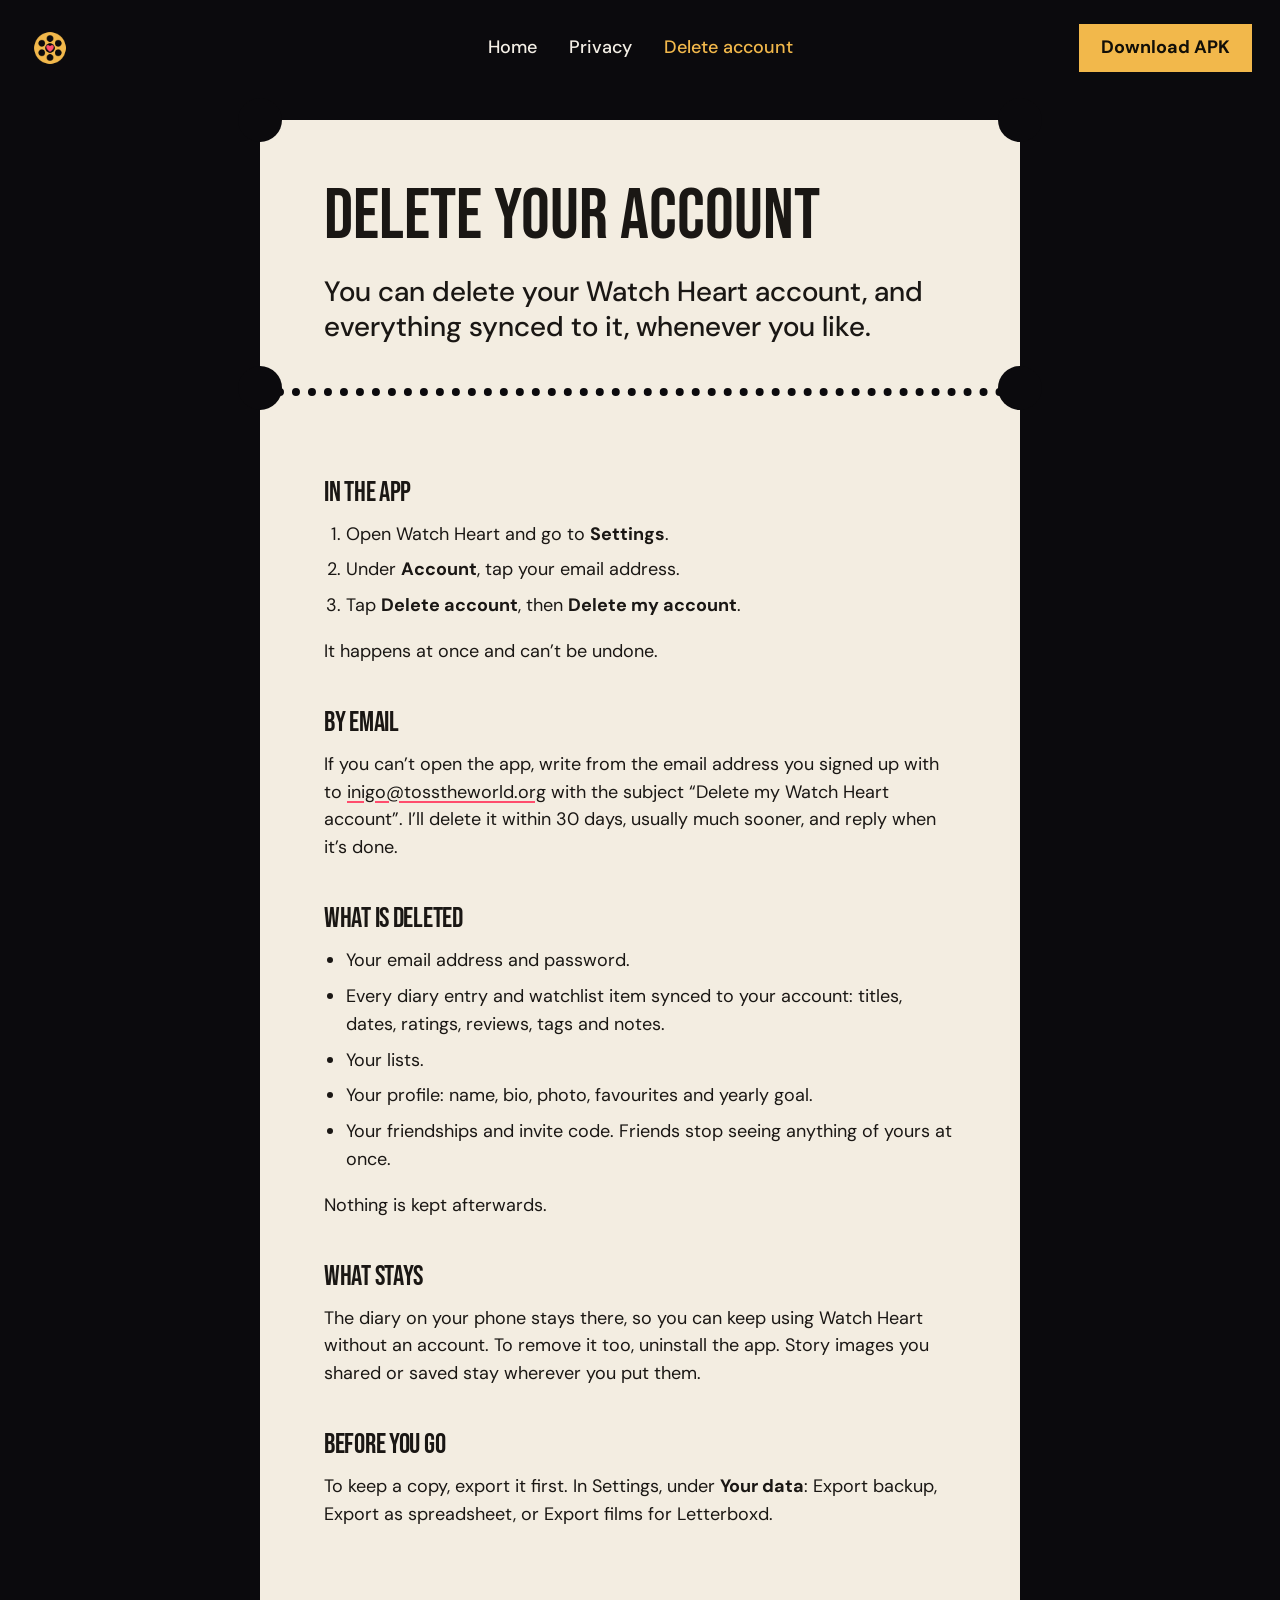
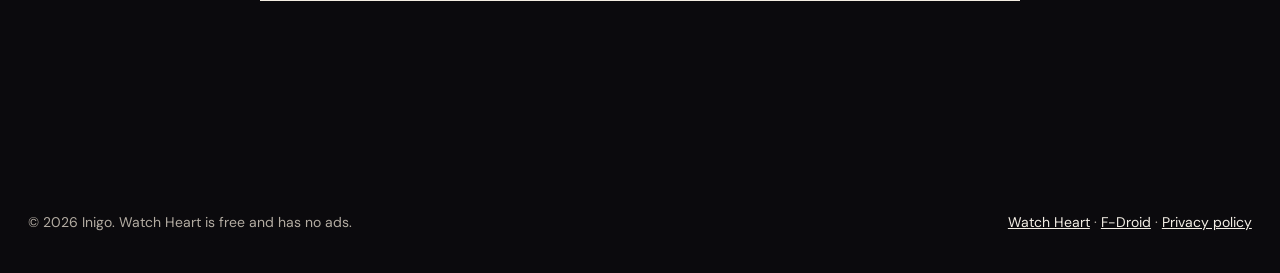
==== commit eff8d71a: "Privacy: movie-night reminders and region stay on the phone; deleting an account removes lists and f" ====
--- a/delete-account.html
+++ b/delete-account.html
@@ -47,7 +47,9 @@
       <ul>
         <li>Your email address and password.</li>
         <li>Every diary entry and watchlist item synced to your account: titles, dates, ratings, reviews, tags and notes.</li>
+        <li>Your lists.</li>
         <li>Your profile: name, bio, photo, favourites and yearly goal.</li>
+        <li>Your friendships and invite code. Friends stop seeing anything of yours at once.</li>
       </ul>
       <p>Nothing is kept afterwards.</p>
 
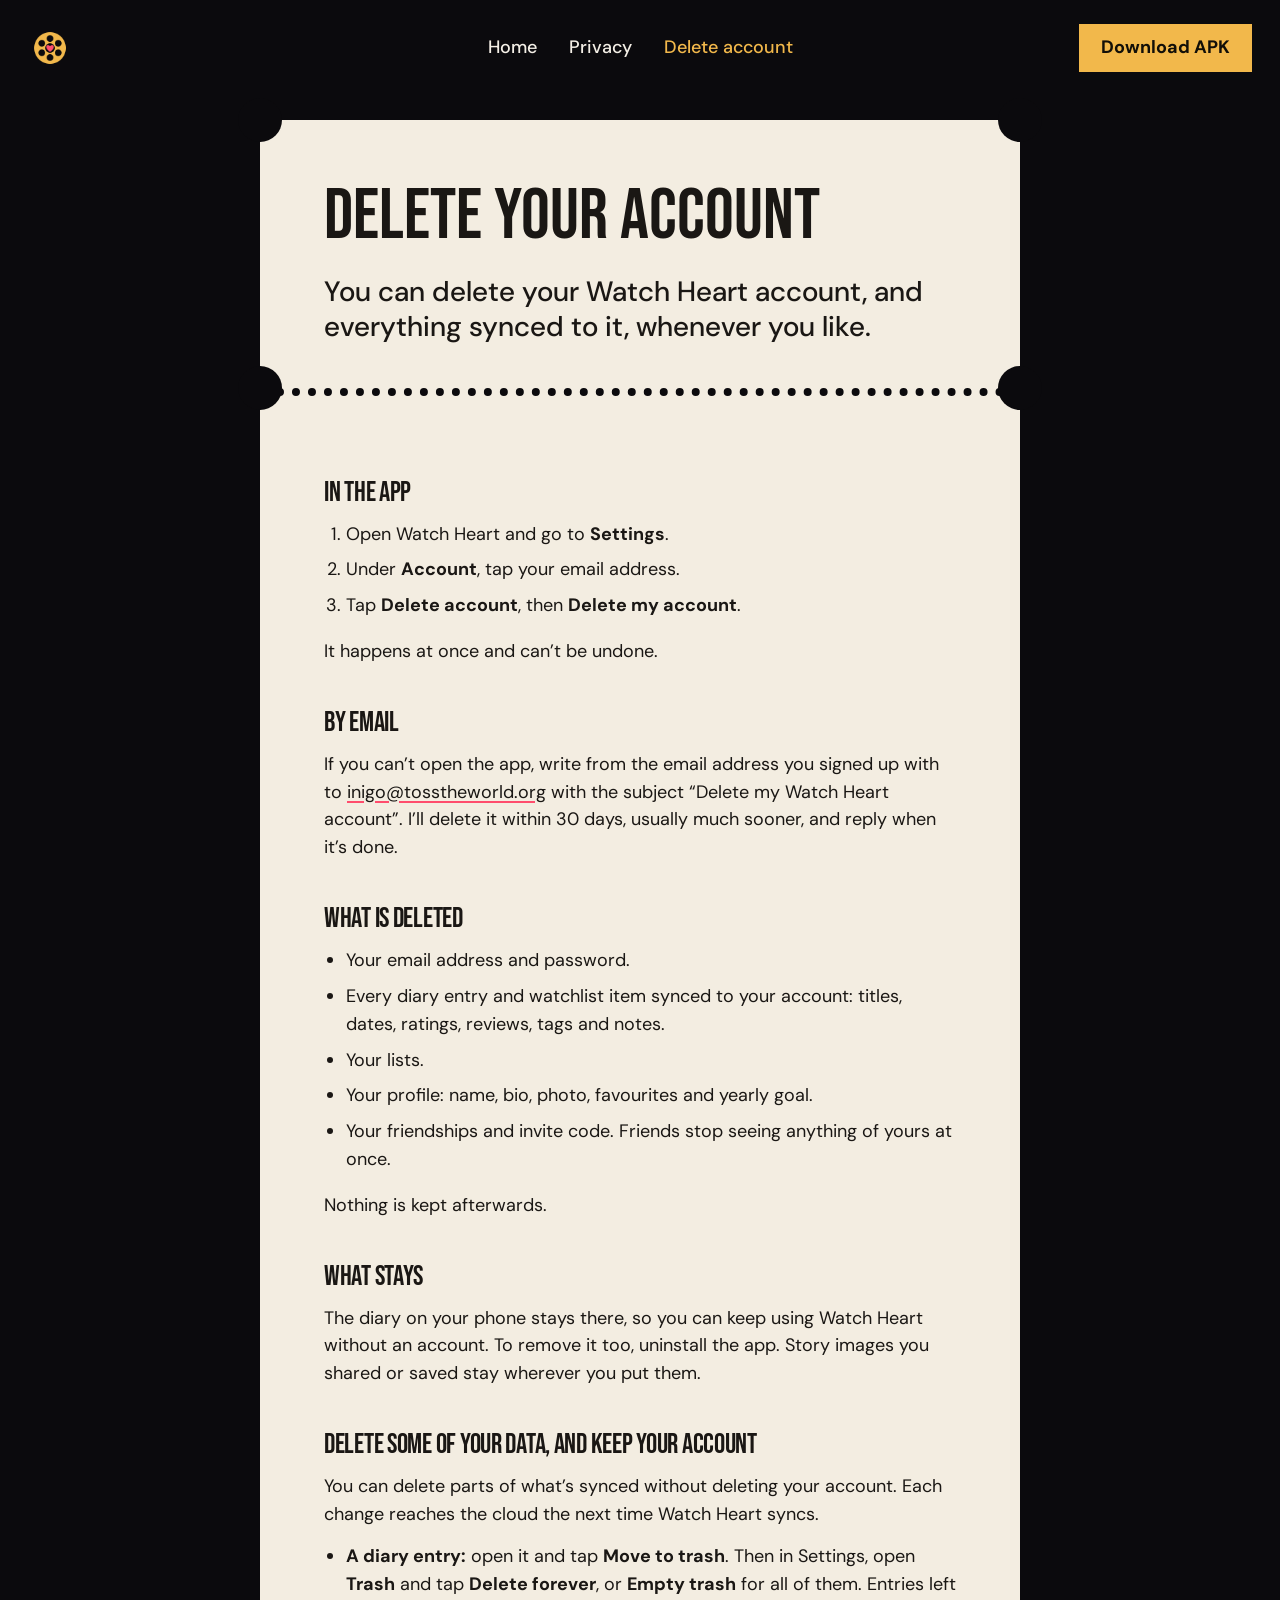
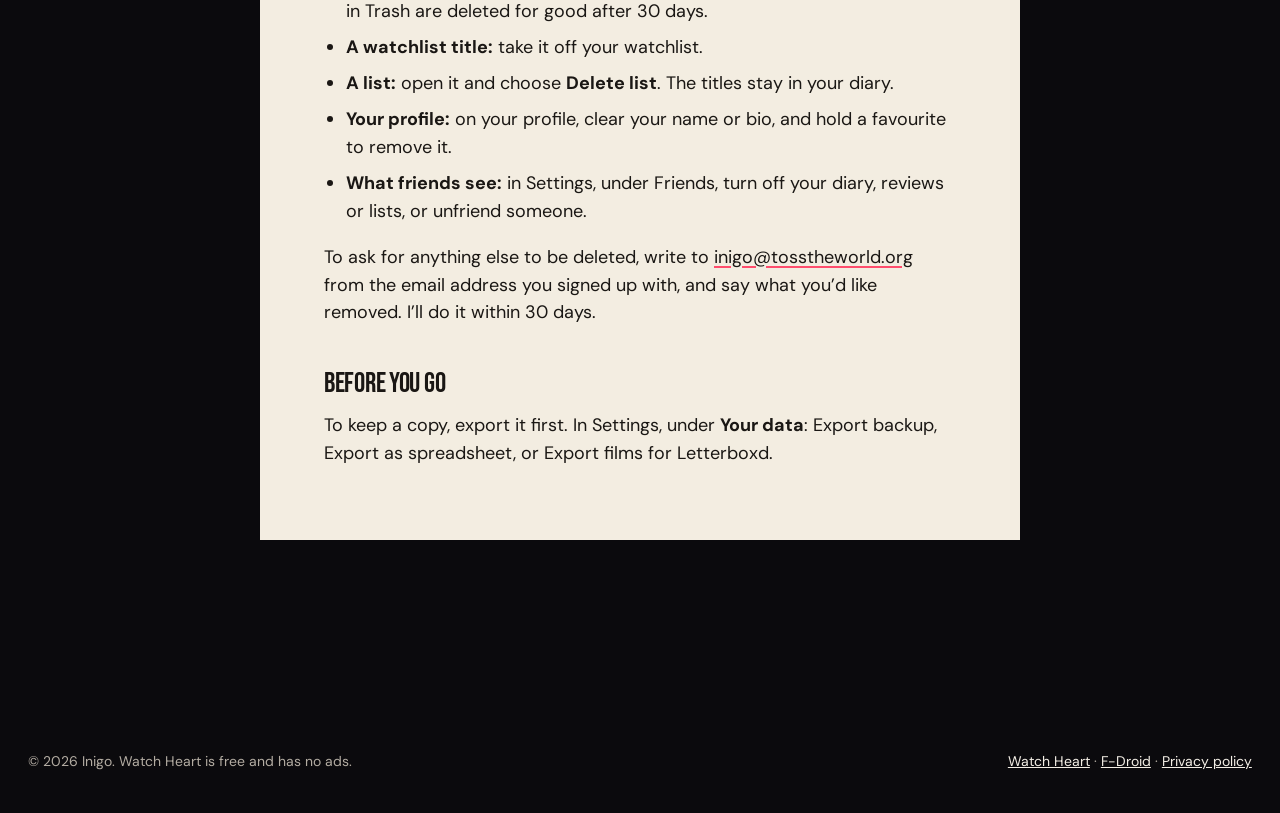
==== commit 2b7e83c3: "Delete account page: how to delete some data and keep the account" ====
--- a/delete-account.html
+++ b/delete-account.html
@@ -56,6 +56,17 @@
       <h2>What stays</h2>
       <p>The diary on your phone stays there, so you can keep using Watch Heart without an account. To remove it too, uninstall the app. Story images you shared or saved stay wherever you put them.</p>
 
+      <h2 id="some-data">Delete some of your data, and keep your account</h2>
+      <p>You can delete parts of what’s synced without deleting your account. Each change reaches the cloud the next time Watch Heart syncs.</p>
+      <ul>
+        <li><b>A diary entry:</b> open it and tap <b>Move to trash</b>. Then in Settings, open <b>Trash</b> and tap <b>Delete forever</b>, or <b>Empty trash</b> for all of them. Entries left in Trash are deleted for good after 30 days.</li>
+        <li><b>A watchlist title:</b> take it off your watchlist.</li>
+        <li><b>A list:</b> open it and choose <b>Delete list</b>. The titles stay in your diary.</li>
+        <li><b>Your profile:</b> on your profile, clear your name or bio, and hold a favourite to remove it.</li>
+        <li><b>What friends see:</b> in Settings, under Friends, turn off your diary, reviews or lists, or unfriend someone.</li>
+      </ul>
+      <p>To ask for anything else to be deleted, write to <a href="mailto:inigo@tosstheworld.org?subject=Delete%20some%20of%20my%20Watch%20Heart%20data">inigo@tosstheworld.org</a> from the email address you signed up with, and say what you’d like removed. I’ll do it within 30 days.</p>
+
       <h2>Before you go</h2>
       <p>To keep a copy, export it first. In Settings, under <b>Your data</b>: Export backup, Export as spreadsheet, or Export films for Letterboxd.</p>
     </div>
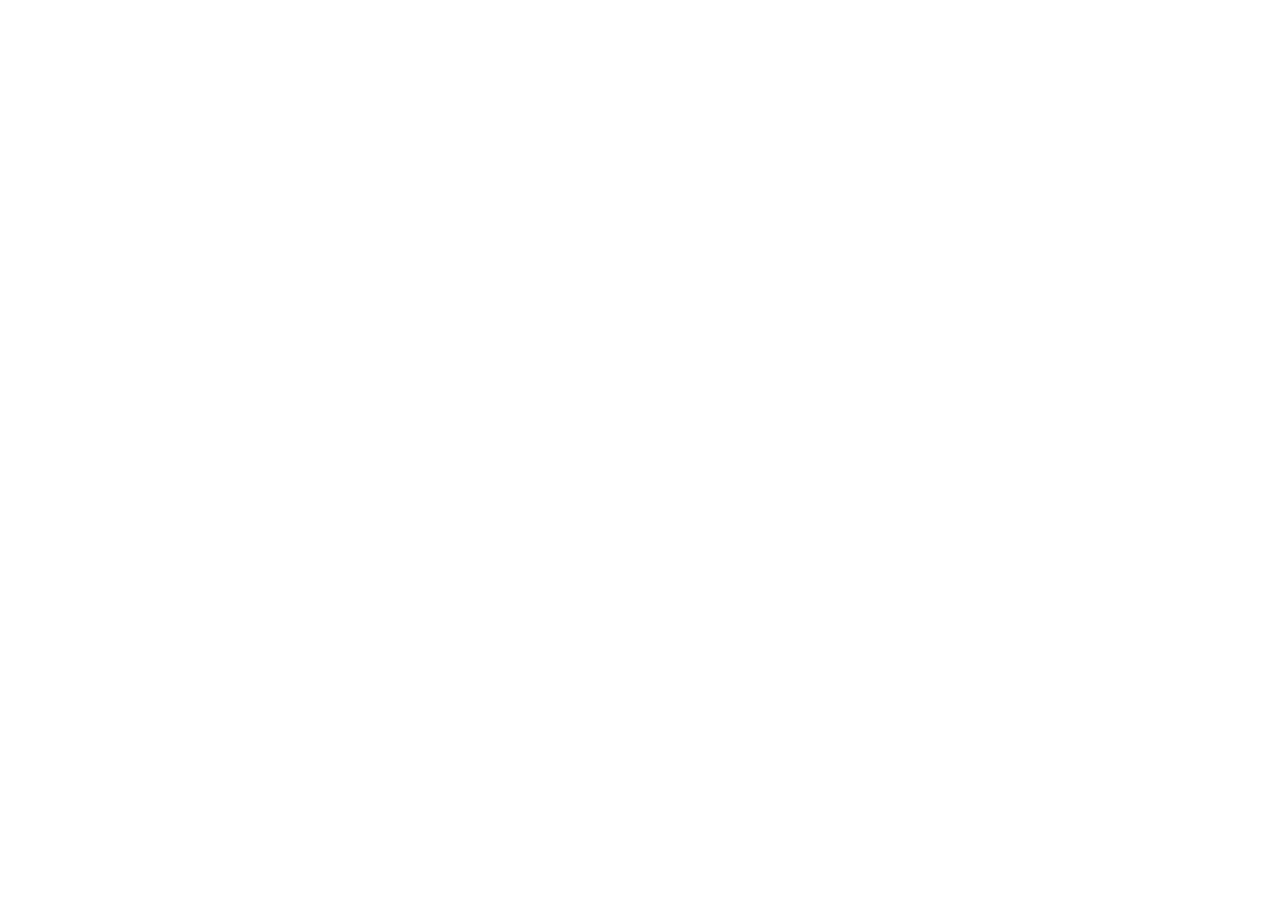
==== commit 4b37a14f: "Redirect to https://heartapps.github.io/ (site 23ee03e)" ====
--- a/delete-account.html
+++ b/delete-account.html
@@ -1,82 +1,15 @@
 <!doctype html>
 <html lang="en">
 <head>
-  <meta charset="utf-8">
-  <meta name="viewport" content="width=device-width, initial-scale=1">
-  <title>Delete your account · Watch Heart</title>
-  <meta name="description" content="How to delete your Watch Heart account and everything synced to it, in the app or by email.">
-  <meta name="theme-color" content="#0B0A0D">
-  <link rel="icon" href="assets/favicon.png">
-  <link rel="preconnect" href="https://fonts.googleapis.com">
-  <link rel="preconnect" href="https://fonts.gstatic.com" crossorigin>
-  <link href="https://fonts.googleapis.com/css2?family=Bebas+Neue&family=DM+Sans:ital,wght@0,400;0,500;0,700;1,500&display=swap" rel="stylesheet">
-  <link rel="stylesheet" href="styles.css">
+<meta charset="utf-8">
+<meta name="viewport" content="width=device-width, initial-scale=1">
+<title>Heart Apps has moved</title>
+<link rel="canonical" href="https://heartapps.github.io/watch-heart/delete-account.html">
+<meta http-equiv="refresh" content="0; url=https://heartapps.github.io/watch-heart/delete-account.html">
+<script>location.replace("https://heartapps.github.io/watch-heart/delete-account.html" + location.search + location.hash)</script>
+<style>body{margin:0;min-height:100vh;display:grid;place-items:center;background:#0E0D10;color:#EFEDEA;font:17px/1.5 system-ui,sans-serif}a{color:#F2B84B}</style>
 </head>
 <body>
-<main id="top">
-
-  <header class="bar">
-    <a class="mark" href="index.html" aria-label="Watch Heart home"><img src="assets/icon.png" width="44" height="44" alt=""></a>
-    <nav class="bar-links" aria-label="Pages">
-      <a href="index.html">Home</a>
-      <a href="privacy.html">Privacy</a>
-      <a href="delete-account.html" aria-current="page">Delete account</a>
-    </nav>
-    <a class="button" href="https://github.com/inigo-code/watch-heart/releases/latest/download/watch-heart.apk">Download APK</a>
-  </header>
-
-  <article class="doc">
-    <div class="doc-face">
-      <h1 class="doc-title">Delete your account</h1>
-      <p class="doc-lede">You can delete your Watch Heart account, and everything synced to it, whenever you like.</p>
-    </div>
-
-    <div class="doc-body">
-      <h2>In the app</h2>
-      <ol>
-        <li>Open Watch Heart and go to <b>Settings</b>.</li>
-        <li>Under <b>Account</b>, tap your email address.</li>
-        <li>Tap <b>Delete account</b>, then <b>Delete my account</b>.</li>
-      </ol>
-      <p>It happens at once and can’t be undone.</p>
-
-      <h2>By email</h2>
-      <p>If you can’t open the app, write from the email address you signed up with to <a href="mailto:inigo@tosstheworld.org?subject=Delete%20my%20Watch%20Heart%20account">inigo@tosstheworld.org</a> with the subject “Delete my Watch Heart account”. I’ll delete it within 30 days, usually much sooner, and reply when it’s done.</p>
-
-      <h2>What is deleted</h2>
-      <ul>
-        <li>Your email address and password.</li>
-        <li>Every diary entry and watchlist item synced to your account: titles, dates, ratings, reviews, tags and notes.</li>
-        <li>Your lists.</li>
-        <li>Your profile: name, bio, photo, favourites and yearly goal.</li>
-        <li>Your friendships and invite code. Friends stop seeing anything of yours at once.</li>
-      </ul>
-      <p>Nothing is kept afterwards.</p>
-
-      <h2>What stays</h2>
-      <p>The diary on your phone stays there, so you can keep using Watch Heart without an account. To remove it too, uninstall the app. Story images you shared or saved stay wherever you put them.</p>
-
-      <h2 id="some-data">Delete some of your data, and keep your account</h2>
-      <p>You can delete parts of what’s synced without deleting your account. Each change reaches the cloud the next time Watch Heart syncs.</p>
-      <ul>
-        <li><b>A diary entry:</b> open it and tap <b>Move to trash</b>. Then in Settings, open <b>Trash</b> and tap <b>Delete forever</b>, or <b>Empty trash</b> for all of them. Entries left in Trash are deleted for good after 30 days.</li>
-        <li><b>A watchlist title:</b> take it off your watchlist.</li>
-        <li><b>A list:</b> open it and choose <b>Delete list</b>. The titles stay in your diary.</li>
-        <li><b>Your profile:</b> on your profile, clear your name or bio, and hold a favourite to remove it.</li>
-        <li><b>What friends see:</b> in Settings, under Friends, turn off your diary, reviews or lists, or unfriend someone.</li>
-      </ul>
-      <p>To ask for anything else to be deleted, write to <a href="mailto:inigo@tosstheworld.org?subject=Delete%20some%20of%20my%20Watch%20Heart%20data">inigo@tosstheworld.org</a> from the email address you signed up with, and say what you’d like removed. I’ll do it within 30 days.</p>
-
-      <h2>Before you go</h2>
-      <p>To keep a copy, export it first. In Settings, under <b>Your data</b>: Export backup, Export as spreadsheet, or Export films for Letterboxd.</p>
-    </div>
-  </article>
-
-</main>
-
-<footer class="doc-foot">
-  <p>© 2026 Inigo. Watch Heart is free and has no ads.</p>
-  <p><a href="index.html">Watch Heart</a> · <a href="fdroid.html">F-Droid</a> · <a href="privacy.html">Privacy policy</a></p>
-</footer>
+<p>Heart Apps has a new address: <a href="https://heartapps.github.io/watch-heart/delete-account.html">https://heartapps.github.io/watch-heart/delete-account.html</a></p>
 </body>
 </html>
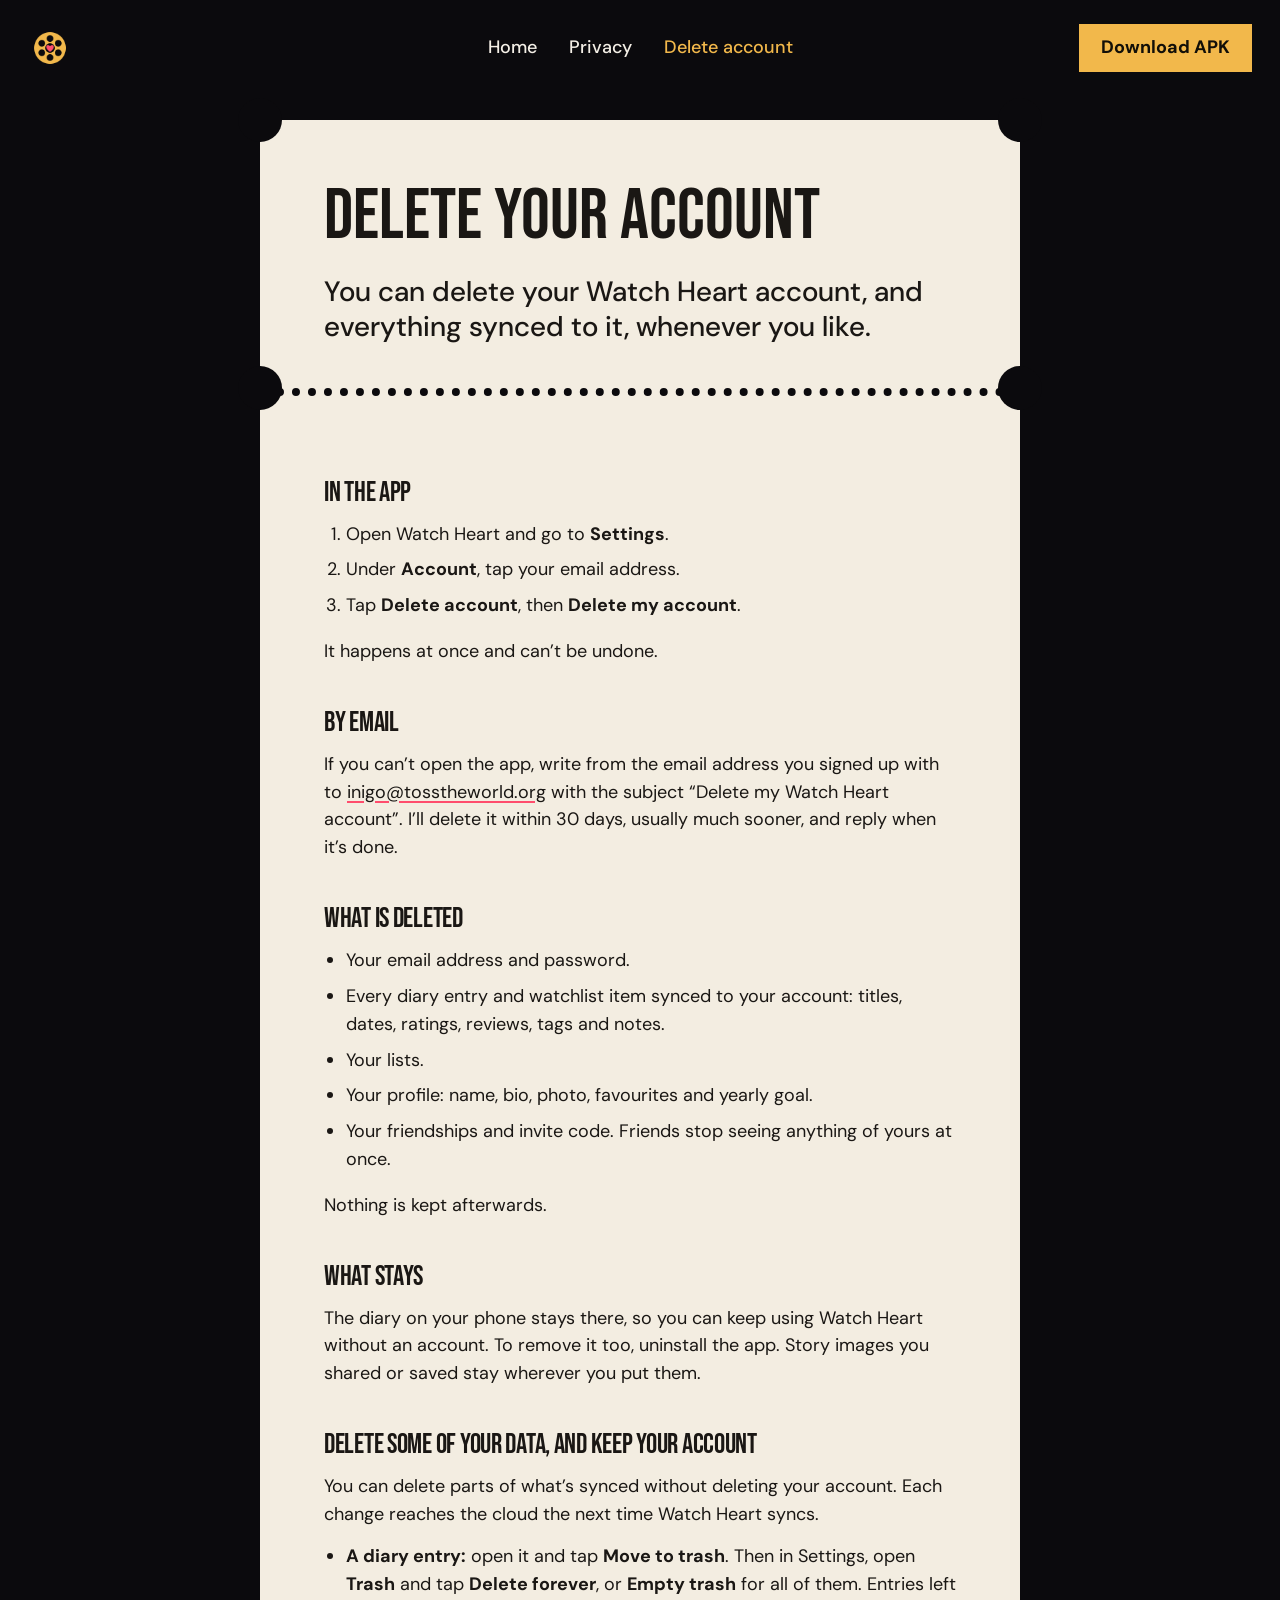
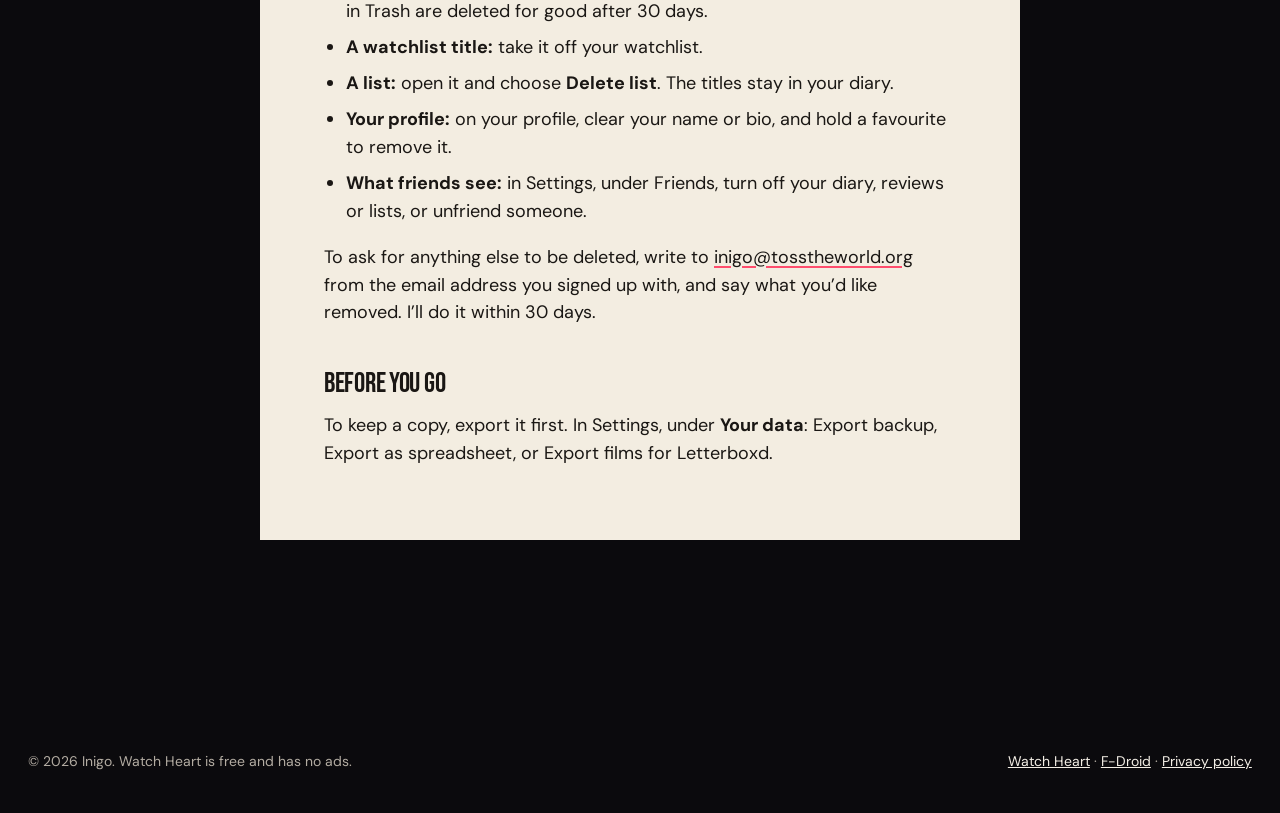
==== commit 3161bcdd: "Declare the colour scheme so scrollbars, fields and the loading page match the theme" ====
--- a/delete-account.html
+++ b/delete-account.html
@@ -1,15 +1,83 @@
 <!doctype html>
 <html lang="en">
 <head>
-<meta charset="utf-8">
-<meta name="viewport" content="width=device-width, initial-scale=1">
-<title>Heart Apps has moved</title>
-<link rel="canonical" href="https://heartapps.github.io/watch-heart/delete-account.html">
-<meta http-equiv="refresh" content="0; url=https://heartapps.github.io/watch-heart/delete-account.html">
-<script>location.replace("https://heartapps.github.io/watch-heart/delete-account.html" + location.search + location.hash)</script>
-<style>body{margin:0;min-height:100vh;display:grid;place-items:center;background:#0E0D10;color:#EFEDEA;font:17px/1.5 system-ui,sans-serif}a{color:#F2B84B}</style>
+  <meta charset="utf-8">
+  <meta name="viewport" content="width=device-width, initial-scale=1">
+  <meta name="color-scheme" content="dark">
+  <title>Delete your account · Watch Heart</title>
+  <meta name="description" content="How to delete your Watch Heart account and everything synced to it, in the app or by email.">
+  <meta name="theme-color" content="#0B0A0D">
+  <link rel="icon" href="assets/favicon.png">
+  <link rel="preconnect" href="https://fonts.googleapis.com">
+  <link rel="preconnect" href="https://fonts.gstatic.com" crossorigin>
+  <link href="https://fonts.googleapis.com/css2?family=Bebas+Neue&family=DM+Sans:ital,wght@0,400;0,500;0,700;1,500&display=swap" rel="stylesheet">
+  <link rel="stylesheet" href="styles.css">
 </head>
 <body>
-<p>Heart Apps has a new address: <a href="https://heartapps.github.io/watch-heart/delete-account.html">https://heartapps.github.io/watch-heart/delete-account.html</a></p>
+<main id="top">
+
+  <header class="bar">
+    <a class="mark" href="index.html" aria-label="Watch Heart home"><img src="assets/icon.png" width="44" height="44" alt=""></a>
+    <nav class="bar-links" aria-label="Pages">
+      <a href="index.html">Home</a>
+      <a href="privacy.html">Privacy</a>
+      <a href="delete-account.html" aria-current="page">Delete account</a>
+    </nav>
+    <a class="button" href="https://github.com/inigo-code/watch-heart/releases/latest/download/watch-heart.apk">Download APK</a>
+  </header>
+
+  <article class="doc">
+    <div class="doc-face">
+      <h1 class="doc-title">Delete your account</h1>
+      <p class="doc-lede">You can delete your Watch Heart account, and everything synced to it, whenever you like.</p>
+    </div>
+
+    <div class="doc-body">
+      <h2>In the app</h2>
+      <ol>
+        <li>Open Watch Heart and go to <b>Settings</b>.</li>
+        <li>Under <b>Account</b>, tap your email address.</li>
+        <li>Tap <b>Delete account</b>, then <b>Delete my account</b>.</li>
+      </ol>
+      <p>It happens at once and can’t be undone.</p>
+
+      <h2>By email</h2>
+      <p>If you can’t open the app, write from the email address you signed up with to <a href="mailto:inigo@tosstheworld.org?subject=Delete%20my%20Watch%20Heart%20account">inigo@tosstheworld.org</a> with the subject “Delete my Watch Heart account”. I’ll delete it within 30 days, usually much sooner, and reply when it’s done.</p>
+
+      <h2>What is deleted</h2>
+      <ul>
+        <li>Your email address and password.</li>
+        <li>Every diary entry and watchlist item synced to your account: titles, dates, ratings, reviews, tags and notes.</li>
+        <li>Your lists.</li>
+        <li>Your profile: name, bio, photo, favourites and yearly goal.</li>
+        <li>Your friendships and invite code. Friends stop seeing anything of yours at once.</li>
+      </ul>
+      <p>Nothing is kept afterwards.</p>
+
+      <h2>What stays</h2>
+      <p>The diary on your phone stays there, so you can keep using Watch Heart without an account. To remove it too, uninstall the app. Story images you shared or saved stay wherever you put them.</p>
+
+      <h2 id="some-data">Delete some of your data, and keep your account</h2>
+      <p>You can delete parts of what’s synced without deleting your account. Each change reaches the cloud the next time Watch Heart syncs.</p>
+      <ul>
+        <li><b>A diary entry:</b> open it and tap <b>Move to trash</b>. Then in Settings, open <b>Trash</b> and tap <b>Delete forever</b>, or <b>Empty trash</b> for all of them. Entries left in Trash are deleted for good after 30 days.</li>
+        <li><b>A watchlist title:</b> take it off your watchlist.</li>
+        <li><b>A list:</b> open it and choose <b>Delete list</b>. The titles stay in your diary.</li>
+        <li><b>Your profile:</b> on your profile, clear your name or bio, and hold a favourite to remove it.</li>
+        <li><b>What friends see:</b> in Settings, under Friends, turn off your diary, reviews or lists, or unfriend someone.</li>
+      </ul>
+      <p>To ask for anything else to be deleted, write to <a href="mailto:inigo@tosstheworld.org?subject=Delete%20some%20of%20my%20Watch%20Heart%20data">inigo@tosstheworld.org</a> from the email address you signed up with, and say what you’d like removed. I’ll do it within 30 days.</p>
+
+      <h2>Before you go</h2>
+      <p>To keep a copy, export it first. In Settings, under <b>Your data</b>: Export backup, Export as spreadsheet, or Export films for Letterboxd.</p>
+    </div>
+  </article>
+
+</main>
+
+<footer class="doc-foot">
+  <p>© 2026 Inigo. Watch Heart is free and has no ads.</p>
+  <p><a href="index.html">Watch Heart</a> · <a href="fdroid.html">F-Droid</a> · <a href="privacy.html">Privacy policy</a></p>
+</footer>
 </body>
 </html>
--- a/styles.css
+++ b/styles.css
@@ -0,0 +1,1738 @@
+/* Watch Heart: the page is the admission ticket. */
+
+:root {
+  color-scheme: dark;
+  /* The app's own colours: projector black, screenplay paper, marquee gold and the accent inks. */
+  --ground: #0b0a0d;
+  --ground-2: #16141a;
+  --paper: #f3ede1;
+  --ink: #1a1714;
+  --ink-on-ground: #f4efe6;
+  --muted-on-ground: #b3aca2;
+  --muted-on-paper: #5f574d;
+  --gold: #f2b84b;
+  --gold-ink: #120f08;
+  --velvet: #ff4d6d;
+  --velvet-ink: #1a0509;
+  --neon: #3de0f0;
+  --neon-ink: #03191c;
+  --sakura: #ff8fc7;
+  --sakura-ink: #22091a;
+
+  --display: 'Bebas Neue', Impact, 'Arial Narrow', sans-serif;
+  --text: 'DM Sans', system-ui, -apple-system, 'Segoe UI', Roboto, sans-serif;
+
+  /* Five sizes, no more. */
+  --s-small: 14px;
+  --s-body: 18px;
+  --s-sub: 28px;
+  --s-head: clamp(44px, 5.6vw, 84px);
+  --s-hero: clamp(92px, 13.5vw, 210px);
+
+  --margin: clamp(16px, 2.2vw, 32px);
+  --gap: clamp(120px, 14vw, 200px);
+  --ease: cubic-bezier(0.2, 0.7, 0.2, 1);
+}
+
+*,
+*::before,
+*::after {
+  box-sizing: border-box;
+}
+
+html {
+  scroll-behavior: smooth;
+  -webkit-text-size-adjust: 100%;
+}
+
+body {
+  margin: 0;
+  background: var(--ground);
+  color: var(--ink-on-ground);
+  font: 400 var(--s-body) / 1.55 var(--text);
+  font-variant-numeric: tabular-nums;
+}
+
+img {
+  display: block;
+  max-width: 100%;
+  height: auto;
+}
+
+a {
+  color: inherit;
+}
+
+h1,
+h2,
+h3,
+h4,
+p,
+figure,
+dl,
+dd {
+  margin: 0;
+}
+
+h2,
+h3 {
+  font-family: var(--display);
+  font-weight: 400;
+  line-height: 0.95;
+  letter-spacing: -0.01em;
+}
+
+h2 {
+  font-size: var(--s-head);
+}
+
+h3 {
+  font-size: var(--s-sub);
+}
+
+:focus-visible {
+  outline: 3px solid var(--gold);
+  outline-offset: 3px;
+}
+
+::selection {
+  background: var(--gold);
+  color: var(--gold-ink);
+}
+
+.visually-hidden {
+  position: absolute;
+  width: 1px;
+  height: 1px;
+  overflow: hidden;
+  clip-path: inset(50%);
+}
+
+/* Buttons: square, flat, one fill. */
+.button {
+  display: inline-flex;
+  align-items: center;
+  min-height: 48px;
+  padding: 0 22px;
+  background: var(--gold);
+  color: var(--gold-ink);
+  font-weight: 700;
+  font-size: var(--s-body);
+  text-decoration: none;
+  transition: transform 160ms var(--ease), background-color 160ms var(--ease);
+}
+
+.button:hover {
+  background: #ffcb66;
+}
+
+.button:active {
+  transform: translateY(2px) scale(0.98);
+}
+
+.button-small {
+  min-height: 44px;
+  padding: 0 18px;
+  font-size: var(--s-small);
+}
+
+/* ---- The curtain: the page lifts off the footer, which waits beneath it. ---- */
+
+main {
+  display: flow-root;
+  position: relative;
+  z-index: 1;
+  background: var(--ground);
+}
+
+/* ---- Top bar, on the ground above the ticket ---- */
+
+.bar {
+  position: absolute;
+  inset: 0 0 auto;
+  z-index: 2;
+  display: grid;
+  grid-template-columns: 1fr auto 1fr;
+  align-items: center;
+  padding: 24px var(--margin);
+}
+
+.mark img {
+  width: 44px;
+  height: 44px;
+}
+
+.bar-links {
+  display: flex;
+  gap: 32px;
+}
+
+.bar-links a {
+  color: var(--ink-on-ground);
+  text-decoration: none;
+  font-weight: 500;
+}
+
+.bar-links a:hover {
+  color: var(--gold);
+}
+
+.bar .button {
+  justify-self: end;
+}
+
+/* ---- Hero: the admission ticket ---- */
+
+.hero {
+  overflow-x: clip;
+  padding: 120px var(--margin) 0;
+  display: flex;
+  justify-content: center;
+}
+
+.ticket {
+  position: relative;
+  width: min(820px, 100%);
+  background: var(--paper);
+  color: var(--ink);
+}
+
+/* The ticket's punched corners, cut in the ground colour. */
+.ticket::before,
+.ticket::after,
+.ticket-face::before,
+.ticket-face::after {
+  content: '';
+  position: absolute;
+  width: 44px;
+  height: 44px;
+  border-radius: 50%;
+  background: var(--ground);
+}
+
+.ticket::before {
+  top: -22px;
+  left: -22px;
+}
+
+.ticket::after {
+  top: -22px;
+  right: -22px;
+}
+
+.ticket-face {
+  position: relative;
+  padding: clamp(40px, 6vw, 64px) clamp(24px, 5vw, 64px) clamp(36px, 4vw, 48px);
+  text-align: center;
+}
+
+/* The two notches at the tear line. */
+.ticket-face::before {
+  bottom: -22px;
+  left: -22px;
+}
+
+.ticket-face::after {
+  bottom: -22px;
+  right: -22px;
+}
+
+.hero-title {
+  font-family: var(--display);
+  font-weight: 400;
+  font-size: var(--s-hero);
+  line-height: 0.86;
+  letter-spacing: -0.015em;
+  text-transform: uppercase;
+}
+
+.hero-title span {
+  display: block;
+}
+
+.hero-title span:first-child {
+  transform: translateX(-9%);
+}
+
+.hero-title span:last-child {
+  transform: translateX(9%);
+}
+
+.hero-lede {
+  max-width: 34ch;
+  margin: 36px auto 0;
+  font-size: var(--s-sub);
+  line-height: 1.25;
+  font-weight: 500;
+}
+
+.hero-details {
+  margin-top: 28px;
+  display: flex;
+  flex-wrap: wrap;
+  justify-content: center;
+  align-items: center;
+  gap: 10px 16px;
+  color: var(--muted-on-paper);
+}
+
+.diamond {
+  width: 10px;
+  height: 10px;
+  background: var(--velvet);
+  transform: rotate(45deg);
+}
+
+/* The tear line, a row of round perforations, and the stub with its plates. */
+.ticket-stub {
+  border-top: 8px dotted var(--ground);
+  padding: clamp(28px, 4vw, 48px) clamp(20px, 4vw, 48px) clamp(36px, 5vw, 64px);
+  display: grid;
+  grid-template-columns: repeat(3, 1fr);
+  gap: clamp(12px, 2vw, 24px);
+  align-items: start;
+}
+
+.plate {
+  aspect-ratio: 9 / 16;
+  overflow: hidden;
+  background: var(--ground);
+}
+
+.plate img {
+  width: 100%;
+  height: 100%;
+  object-fit: cover;
+  object-position: top;
+}
+
+.plate-raised {
+  margin-top: clamp(-36px, -3vw, -16px);
+  animation: drift 9s ease-in-out infinite alternate;
+}
+
+@keyframes drift {
+  from {
+    transform: translateY(0);
+  }
+  to {
+    transform: translateY(-14px);
+  }
+}
+
+/* ---- Every viewing, a ticket ---- */
+
+.showcase {
+  margin-top: var(--gap);
+  padding: 0 var(--margin);
+  display: grid;
+  grid-template-columns: 1fr 1fr;
+  gap: clamp(32px, 5vw, 80px);
+  align-items: center;
+}
+
+/* One frame for every app screen on the page: the phone's own black bezel, no shadow. */
+.device {
+  width: 100%;
+  aspect-ratio: 824 / 1784;
+  padding: 3.4%;
+  border-radius: 13% / 6%;
+  background: #1c1a20;
+}
+
+.device img {
+  width: 100%;
+  height: 100%;
+  border-radius: 10% / 4.6%;
+  object-fit: cover;
+  object-position: top;
+  transition: opacity 220ms var(--ease);
+}
+
+/* A ticket stub of paper: notches cut at both sides, the phone rising from its lower edge. */
+.showcase-plate {
+  position: relative;
+  display: flex;
+  justify-content: center;
+  height: clamp(460px, 44vw, 640px);
+  padding-top: clamp(40px, 5vw, 72px);
+  overflow: hidden;
+  background: var(--paper);
+}
+
+.showcase-plate .device {
+  width: clamp(240px, 22vw, 320px);
+  flex: none;
+}
+
+.showcase-plate::before,
+.showcase-plate::after {
+  content: '';
+  position: absolute;
+  top: 50%;
+  width: 48px;
+  height: 48px;
+  margin-top: -24px;
+  border-radius: 50%;
+  background: var(--ground);
+  z-index: 1;
+}
+
+.showcase-plate::before {
+  left: -24px;
+}
+
+.showcase-plate::after {
+  right: -24px;
+}
+
+.showcase-text {
+  display: grid;
+  gap: 40px;
+  align-content: center;
+}
+
+.tabs {
+  display: flex;
+  gap: 28px;
+  flex-wrap: wrap;
+}
+
+.tabs button {
+  appearance: none;
+  border: 0;
+  padding: 6px 0;
+  background: none;
+  color: var(--muted-on-ground);
+  font: 500 var(--s-body) / 1.3 var(--text);
+  cursor: pointer;
+  transition: color 160ms var(--ease), transform 160ms var(--ease);
+}
+
+.tabs button[aria-selected='true'] {
+  color: var(--gold);
+  font-weight: 700;
+  text-decoration: underline;
+  text-decoration-thickness: 3px;
+  text-underline-offset: 8px;
+}
+
+.tabs button:hover {
+  color: var(--ink-on-ground);
+}
+
+.tabs button:active {
+  transform: translateY(1px);
+}
+
+.tabs-light button {
+  color: var(--muted-on-paper);
+}
+
+.tabs-light button[aria-selected='true'] {
+  color: var(--ink);
+  text-decoration-thickness: 4px;
+}
+
+.tabs-light button:hover {
+  color: var(--ink);
+}
+
+.showcase-copy p {
+  max-width: 36ch;
+  margin-top: 24px;
+}
+
+.cells {
+  display: grid;
+  grid-template-columns: 1fr 1fr;
+  max-width: 560px;
+}
+
+.cell {
+  display: flex;
+  align-items: center;
+  justify-content: center;
+  min-height: 64px;
+  padding: 0 16px;
+  font-weight: 700;
+  text-decoration: none;
+  text-align: center;
+  transition: transform 160ms var(--ease), filter 160ms var(--ease);
+}
+
+.cell:hover {
+  filter: brightness(1.08);
+}
+
+.cell:active {
+  transform: scale(0.98);
+}
+
+.cell-ink {
+  background: var(--gold);
+  color: var(--gold-ink);
+}
+
+.cell-tone {
+  background: var(--ground-2);
+  color: var(--ink-on-ground);
+}
+
+/* ---- Made for movie nights: four colour fields ---- */
+
+.features {
+  margin-top: var(--gap);
+  padding: 0 var(--margin);
+}
+
+.features-head {
+  display: grid;
+  grid-template-columns: repeat(12, 1fr);
+  column-gap: 24px;
+  align-items: end;
+  margin-bottom: 48px;
+}
+
+.features-head h2 {
+  grid-column: 1 / 7;
+}
+
+.features-head p {
+  grid-column: 8 / 13;
+  max-width: 40ch;
+  color: var(--muted-on-ground);
+}
+
+.feature-grid {
+  display: grid;
+  grid-template-columns: 1fr 1fr;
+  gap: 16px;
+}
+
+/* Each panel: the title, its words on a dark ticket, then the phone rising from the lower edge. */
+.feature {
+  --panel: var(--gold);
+  display: flex;
+  flex-direction: column;
+  align-items: center;
+  padding: clamp(36px, 4vw, 56px) clamp(20px, 3vw, 48px) 0;
+  overflow: hidden;
+  background: var(--panel);
+  color: var(--gold-ink);
+  text-align: center;
+}
+
+.feature h3 {
+  max-width: 14ch;
+  font-size: clamp(40px, 4vw, 64px);
+}
+
+.feature-note {
+  position: relative;
+  max-width: 44ch;
+  margin-top: 24px;
+  padding: 20px 32px;
+  background: var(--ground);
+  color: var(--ink-on-ground);
+}
+
+/* The ticket's side notches, cut in the panel's own colour. */
+.feature-note::before,
+.feature-note::after {
+  content: '';
+  position: absolute;
+  top: 50%;
+  width: 20px;
+  height: 20px;
+  margin-top: -10px;
+  border-radius: 50%;
+  background: var(--panel);
+}
+
+.feature-note::before {
+  left: -10px;
+}
+
+.feature-note::after {
+  right: -10px;
+}
+
+.feature-shot {
+  width: clamp(220px, 21vw, 300px);
+  height: clamp(300px, 27vw, 400px);
+  margin-top: 40px;
+  overflow: hidden;
+}
+
+.feature-shot .device {
+  border-bottom-left-radius: 0;
+  border-bottom-right-radius: 0;
+  transition: transform 400ms var(--ease);
+}
+
+.feature:hover .feature-shot .device {
+  transform: translateY(-10px);
+}
+
+.feature-velvet {
+  --panel: var(--velvet);
+  color: var(--velvet-ink);
+}
+
+.feature-neon {
+  --panel: var(--neon);
+  color: var(--neon-ink);
+}
+
+.feature-paper {
+  --panel: var(--paper);
+  color: var(--ink);
+}
+
+/* ---- Every month, a story ---- */
+
+.stories {
+  margin-top: var(--gap);
+  padding: var(--gap) var(--margin);
+  background: var(--paper);
+  color: var(--ink);
+}
+
+.stories-head {
+  display: grid;
+  grid-template-columns: repeat(12, 1fr);
+  column-gap: 24px;
+  row-gap: 24px;
+  margin-bottom: 48px;
+  align-items: end;
+}
+
+.stories-head h2 {
+  grid-column: 1 / 7;
+}
+
+.stories-head p {
+  grid-column: 7 / 13;
+  max-width: 44ch;
+}
+
+.stories-head .tabs {
+  grid-column: 1 / 13;
+}
+
+.tiles {
+  list-style: none;
+  margin: 0;
+  padding: 0;
+  display: grid;
+  grid-template-columns: repeat(4, 1fr);
+  gap: 28px 12px;
+}
+
+.tile img {
+  width: 100%;
+  aspect-ratio: 9 / 16;
+  object-fit: cover;
+  object-position: top;
+  background: var(--ground);
+  transition: opacity 240ms var(--ease), transform 240ms var(--ease);
+}
+
+.tile:hover img {
+  transform: translateY(-6px);
+}
+
+.tag {
+  min-height: 88px;
+  padding: 12px;
+  display: grid;
+  align-content: space-between;
+  font-size: var(--s-small);
+  line-height: 1.35;
+}
+
+.tag p {
+  display: flex;
+  justify-content: space-between;
+  gap: 8px;
+}
+
+.tag p:first-child span:first-child {
+  font-weight: 700;
+}
+
+.pair-1 .tag {
+  background: var(--gold);
+  color: var(--gold-ink);
+}
+
+.pair-2 .tag {
+  background: var(--ground);
+  color: var(--ink-on-ground);
+}
+
+.pair-3 .tag {
+  background: var(--neon);
+  color: var(--neon-ink);
+}
+
+.pair-4 .tag {
+  background: var(--velvet);
+  color: var(--velvet-ink);
+}
+
+/* ---- Bring your history: the programme sheet ---- */
+
+.programme {
+  padding: var(--gap) var(--margin);
+  background: var(--velvet);
+  color: var(--velvet-ink);
+  display: grid;
+  grid-template-columns: repeat(12, 1fr);
+  column-gap: 24px;
+  align-items: start;
+}
+
+.programme-side {
+  grid-column: 1 / 6;
+  position: sticky;
+  top: 48px;
+}
+
+.programme-side p {
+  margin-top: 28px;
+  max-width: 34ch;
+}
+
+.programme-shot {
+  width: min(100%, 300px);
+  height: 420px;
+  margin-top: 40px;
+  overflow: hidden;
+}
+
+/* Scalloped top and bottom edges: round dots of the ground colour along the paper's edge. */
+.menu-sheet {
+  grid-column: 7 / 13;
+  background: var(--paper);
+  color: var(--ink);
+  padding: 64px clamp(24px, 4vw, 64px);
+  border-top: 14px dotted var(--velvet);
+  border-bottom: 14px dotted var(--velvet);
+  text-align: center;
+}
+
+.menu-sheet h3 {
+  font-size: var(--s-head);
+}
+
+.menu-note {
+  margin-top: 12px;
+  color: var(--muted-on-paper);
+  font-size: var(--s-small);
+}
+
+/* A group's notes sit nearer their own rows than the next group's name. */
+.menu-group {
+  margin-top: 56px;
+}
+
+.menu-group + .menu-group {
+  margin-top: 88px;
+}
+
+.menu-group h4 {
+  font-family: var(--display);
+  font-weight: 400;
+  font-size: var(--s-sub);
+  line-height: 1;
+}
+
+.menu-group dl {
+  max-width: 460px;
+  margin: 20px auto 0;
+  text-align: left;
+}
+
+.menu-group dl div {
+  display: flex;
+  align-items: center;
+  gap: 14px;
+  padding: 8px 0;
+}
+
+/* Each app's logo tile; a pair overlaps a little, ringed in the paper's colour. */
+.menu-logo {
+  flex: none;
+  display: flex;
+  width: 50px;
+}
+
+.menu-logo img {
+  width: 32px;
+  height: 32px;
+  border-radius: 8px;
+}
+
+.menu-logo img:first-child:not(:last-child) {
+  width: 26px;
+  height: 26px;
+  margin-top: 3px;
+  border-radius: 7px;
+}
+
+.menu-logo img + img {
+  width: 30px;
+  height: 30px;
+  margin-left: -6px;
+  border: 2px solid var(--paper);
+  border-radius: 8px;
+}
+
+.menu-group dt {
+  flex: 1;
+}
+
+.menu-group dt {
+  font-weight: 700;
+}
+
+.menu-group dt small {
+  display: block;
+  font-weight: 400;
+  font-size: var(--s-small);
+  color: var(--muted-on-paper);
+}
+
+.menu-group dd {
+  text-align: right;
+  white-space: nowrap;
+}
+
+.menu-close {
+  margin-top: 56px;
+  font-weight: 500;
+}
+
+/* ---- A note from Inigo ---- */
+
+.letter-wrap {
+  padding: var(--gap) var(--margin);
+  display: grid;
+  grid-template-columns: 1fr minmax(0, 640px) 1fr;
+}
+
+.letter {
+  grid-column: 2;
+  background: var(--paper);
+  color: var(--ink);
+  padding: 60px clamp(24px, 5vw, 60px) 0;
+}
+
+.letter-face {
+  width: 44px;
+  height: 44px;
+  border-radius: 50%;
+}
+
+.letter h2 {
+  margin-top: 28px;
+}
+
+.letter p {
+  margin-top: 1.4em;
+}
+
+.letter p:not(.sign) {
+  max-width: 52ch;
+}
+
+.sign {
+  font-size: var(--s-body);
+  font-style: italic;
+  font-weight: 500;
+  padding-bottom: 48px;
+}
+
+.sign span {
+  display: block;
+  font-style: normal;
+  font-size: var(--s-small);
+  font-weight: 400;
+  color: var(--muted-on-paper);
+}
+
+.stub {
+  display: flex;
+  align-items: center;
+  justify-content: center;
+  min-height: 72px;
+  margin: 0 calc(-1 * clamp(24px, 5vw, 60px));
+  border-top: 6px dotted var(--ground);
+  background: var(--gold);
+  color: var(--gold-ink);
+  font-weight: 700;
+  text-decoration: none;
+  transition: filter 160ms var(--ease);
+}
+
+.stub:hover {
+  filter: brightness(1.08);
+}
+
+/* ---- Questions ---- */
+
+.faq {
+  padding: 0 var(--margin) var(--gap);
+  display: grid;
+  grid-template-columns: repeat(12, 1fr);
+  column-gap: 24px;
+}
+
+.faq h2 {
+  grid-column: 1 / 4;
+}
+
+.faq-text {
+  grid-column: 5 / 13;
+  columns: 2;
+  column-gap: 56px;
+}
+
+.faq-text p {
+  break-inside: avoid;
+  margin-bottom: 20px;
+}
+
+.faq-text b {
+  font-weight: 700;
+  color: var(--gold);
+}
+
+.faq-text a {
+  color: var(--gold);
+}
+
+/* ---- First step, already open ---- */
+
+.first-step {
+  min-height: 90svh;
+  padding: 40px var(--margin);
+  background: var(--gold);
+  color: var(--gold-ink);
+  display: grid;
+  grid-template-columns: repeat(12, 1fr);
+  column-gap: 24px;
+  align-items: center;
+}
+
+.first-step-copy {
+  grid-column: 1 / 6;
+  align-self: end;
+  padding-bottom: 40px;
+}
+
+.first-step-copy h2 {
+  font-size: clamp(64px, 7.4vw, 120px);
+  line-height: 0.92;
+}
+
+.first-step-copy p {
+  margin-top: 24px;
+  max-width: 36ch;
+}
+
+/* Two ways to install, side by side on the gold. */
+.first-step-copy .install-ways {
+  display: flex;
+  flex-wrap: wrap;
+  gap: 12px;
+  max-width: none;
+  margin-top: 32px;
+}
+
+.install-apk,
+.install-fdroid {
+  display: inline-flex;
+  align-items: center;
+  gap: 10px;
+  min-height: 52px;
+  padding: 0 20px;
+  font-weight: 700;
+  text-decoration: none;
+  transition: transform 160ms var(--ease), filter 160ms var(--ease);
+}
+
+.install-apk {
+  background: var(--ground);
+  color: var(--ink-on-ground);
+}
+
+.install-fdroid {
+  background: var(--paper);
+  color: var(--ink);
+}
+
+.install-fdroid img {
+  width: 28px;
+  height: 28px;
+  border-radius: 7px;
+}
+
+.install-apk:hover,
+.install-fdroid:hover {
+  filter: brightness(1.1);
+}
+
+.install-apk:active,
+.install-fdroid:active {
+  transform: scale(0.98);
+}
+
+/* A piece of the app at its true size: the log card. */
+.log-card {
+  grid-column: 7 / 12;
+  width: min(440px, 100%);
+  justify-self: center;
+  padding: 28px;
+  background: var(--ground);
+  color: var(--ink-on-ground);
+  border-radius: 20px;
+  box-shadow: 0 24px 60px rgba(18, 15, 8, 0.45); /* taste-skill-ignore: the app's own card casts this, it floats above the page */
+  display: grid;
+  gap: 18px;
+}
+
+.log-title {
+  font-family: var(--display);
+  font-size: var(--s-sub);
+  line-height: 1;
+}
+
+.field input {
+  width: 100%;
+  height: 52px;
+  padding: 0 14px;
+  border: 1px solid #2a2631;
+  border-radius: 10px;
+  background: #16141a;
+  color: var(--ink-on-ground);
+  font: 500 var(--s-body) var(--text);
+}
+
+.segmented {
+  display: grid;
+  grid-template-columns: repeat(3, 1fr);
+  gap: 4px;
+  padding: 4px;
+  border-radius: 12px;
+  background: #1e1b23;
+}
+
+.segmented button {
+  height: 40px;
+  border: 0;
+  border-radius: 9px;
+  background: none;
+  color: #a39aa8;
+  font: 700 var(--s-small) var(--text);
+  cursor: pointer;
+}
+
+.segmented button[aria-checked='true'] {
+  background: var(--gold);
+  color: var(--gold-ink);
+}
+
+.stars {
+  display: flex;
+  gap: 4px;
+}
+
+.stars button {
+  border: 0;
+  background: none;
+  padding: 0;
+  line-height: 0;
+  color: #3a3540;
+  cursor: pointer;
+  transition: transform 120ms var(--ease), color 120ms var(--ease);
+}
+
+.stars button svg {
+  fill: currentColor;
+}
+
+.stars button.on {
+  color: var(--gold);
+}
+
+.stars button:active {
+  transform: scale(0.88);
+}
+
+.log-button {
+  display: flex;
+  align-items: center;
+  justify-content: center;
+  min-height: 54px;
+  padding: 0 16px;
+  border-radius: 27px;
+  background: var(--gold);
+  color: var(--gold-ink);
+  font-weight: 700;
+  text-decoration: none;
+  text-align: center;
+  transition: transform 160ms var(--ease);
+}
+
+.log-button:active {
+  transform: scale(0.98);
+}
+
+/* ---- The back of the ticket ---- */
+
+.back {
+  position: sticky;
+  bottom: 0;
+  z-index: 0;
+  padding: 48px var(--margin) 32px;
+  background: var(--ground);
+}
+
+.blocks {
+  display: flex;
+  align-items: flex-end;
+  gap: 4px;
+  height: 34svh;
+  min-height: 200px;
+}
+
+.blocks span {
+  flex: 1;
+  height: var(--h);
+  display: flex;
+  align-items: flex-end;
+  justify-content: center;
+  overflow: hidden;
+  font-family: var(--display);
+  font-size: min(18vw, 30svh);
+  line-height: 0.78;
+  color: var(--ground);
+}
+
+.b-gold {
+  background: var(--gold);
+}
+
+.b-paper {
+  background: var(--paper);
+}
+
+.b-velvet {
+  background: var(--velvet);
+}
+
+.b-neon {
+  background: var(--neon);
+}
+
+.b-sakura {
+  background: var(--sakura);
+}
+
+.b-ground {
+  background: var(--ground-2);
+}
+
+.back-links {
+  margin-top: 56px;
+  display: grid;
+  grid-template-columns: repeat(12, 1fr);
+  column-gap: 24px;
+  row-gap: 32px;
+}
+
+.back-links > div {
+  grid-column: span 2;
+  display: grid;
+  align-content: start;
+  gap: 8px;
+}
+
+/* Column names stay small: the curtain covers the footer until the page lifts away. */
+.back-links h2 {
+  margin-bottom: 4px;
+  font: 700 var(--s-body) / 1.3 var(--text);
+  color: var(--gold);
+}
+
+.back-links a {
+  font-size: var(--s-body);
+  text-decoration: none;
+  color: var(--ink-on-ground);
+}
+
+.back-links a:hover {
+  color: var(--gold);
+}
+
+.back-links .credits {
+  grid-column: 9 / 13;
+}
+
+.credits img {
+  width: 110px;
+  height: auto;
+}
+
+.credits p {
+  font-size: var(--s-small);
+  color: var(--muted-on-ground);
+}
+
+.back-last {
+  margin-top: 48px;
+  display: flex;
+  justify-content: space-between;
+  align-items: center;
+  gap: 16px;
+  color: var(--muted-on-ground);
+  font-size: var(--s-small);
+}
+
+/* ---- Policy pages: a long ticket of paper, torn below the title ---- */
+
+.doc {
+  position: relative;
+  width: min(760px, calc(100% - 2 * max(var(--margin), 24px)));
+  margin: 120px auto var(--gap);
+  background: var(--paper);
+  color: var(--ink);
+}
+
+.doc::before,
+.doc::after,
+.doc-face::before,
+.doc-face::after {
+  content: '';
+  position: absolute;
+  width: 44px;
+  height: 44px;
+  border-radius: 50%;
+  background: var(--ground);
+}
+
+.doc::before {
+  top: -22px;
+  left: -22px;
+}
+
+.doc::after {
+  top: -22px;
+  right: -22px;
+}
+
+.doc-face {
+  position: relative;
+  padding: clamp(40px, 6vw, 64px) clamp(24px, 5vw, 64px) clamp(32px, 4vw, 44px);
+}
+
+.doc-face::before {
+  bottom: -22px;
+  left: -22px;
+}
+
+.doc-face::after {
+  bottom: -22px;
+  right: -22px;
+}
+
+.doc-title {
+  font-family: var(--display);
+  font-weight: 400;
+  font-size: var(--s-head);
+  line-height: 0.92;
+}
+
+.doc-lede {
+  margin-top: 24px;
+  max-width: 34ch;
+  font-size: var(--s-sub);
+  line-height: 1.25;
+  font-weight: 500;
+}
+
+.doc-date {
+  margin-top: 20px;
+  color: var(--muted-on-paper);
+}
+
+.doc-body {
+  border-top: 8px dotted var(--ground);
+  padding: clamp(24px, 4vw, 40px) clamp(24px, 5vw, 64px) clamp(48px, 6vw, 72px);
+}
+
+.doc-body h2 {
+  margin-top: 44px;
+  font-size: var(--s-sub);
+}
+
+.doc-body p,
+.doc-body ul,
+.doc-body ol {
+  max-width: 62ch;
+  margin-top: 14px;
+}
+
+.doc-body ul,
+.doc-body ol {
+  padding-left: 1.2em;
+}
+
+.doc-body li + li {
+  margin-top: 8px;
+}
+
+.doc-body a {
+  color: var(--ink);
+  text-decoration-color: var(--velvet);
+  text-decoration-thickness: 2px;
+  text-underline-offset: 3px;
+}
+
+/* The app and the store it comes from, side by side. */
+.doc-marks {
+  display: flex;
+  align-items: center;
+  gap: 14px;
+  margin-bottom: 24px;
+}
+
+.doc-marks img {
+  width: 64px;
+  height: 64px;
+  border-radius: 16px;
+}
+
+.doc-marks span {
+  font: 400 32px/1 var(--display);
+  color: var(--muted-on-paper);
+}
+
+.fdroid-add {
+  margin-top: 16px;
+}
+
+.fdroid-qr {
+  width: min(300px, 100%);
+  height: auto;
+  margin-top: 16px;
+}
+
+.doc-body .fdroid-code {
+  padding: 10px 12px;
+  background: #e6ddcc;
+  font-weight: 700;
+  overflow-wrap: anywhere;
+}
+
+.bar-links a[aria-current='page'] {
+  color: var(--gold);
+}
+
+.doc-foot {
+  display: flex;
+  flex-wrap: wrap;
+  justify-content: space-between;
+  gap: 12px 24px;
+  padding: 32px var(--margin) 40px;
+  color: var(--muted-on-ground);
+  font-size: var(--s-small);
+}
+
+.doc-foot a {
+  color: var(--ink-on-ground);
+}
+
+/* ---- Entrances: parts of each section rise in, once. Content stays visible without script. ---- */
+
+.js [data-reveal] {
+  opacity: 0;
+  transform: translateY(24px);
+  transition: opacity 600ms var(--ease), transform 600ms var(--ease);
+}
+
+.js [data-reveal].in {
+  opacity: 1;
+  transform: none;
+}
+
+/* ---- Tablet ---- */
+
+@media (max-width: 1000px) {
+  .bar-links {
+    gap: 20px;
+  }
+
+
+
+
+  .tiles {
+    grid-template-columns: repeat(2, 1fr);
+  }
+
+  .programme-side,
+  .menu-sheet {
+    grid-column: 1 / 13;
+    position: static;
+  }
+
+  /* The programme's words and its picture side by side. */
+  .programme-side {
+    display: grid;
+    grid-template-columns: 1fr 1fr;
+    grid-template-rows: auto 1fr;
+    column-gap: 24px;
+    align-items: start;
+  }
+
+  .programme-shot {
+    grid-column: 2;
+    grid-row: 1 / 3;
+    margin-top: 0;
+    justify-self: end;
+  }
+
+  .feature-grid {
+    grid-template-columns: 1fr;
+  }
+
+  .feature-shot {
+    width: 260px;
+    height: 360px;
+  }
+
+  .features-head h2,
+  .features-head p {
+    grid-column: 1 / 13;
+  }
+
+  .features-head p {
+    margin-top: 20px;
+  }
+
+  .menu-sheet {
+    margin-top: 56px;
+  }
+
+  .faq h2,
+  .faq-text {
+    grid-column: 1 / 13;
+  }
+
+  .faq-text {
+    margin-top: 32px;
+  }
+
+  .first-step-copy {
+    grid-column: 1 / 13;
+    align-self: start;
+    padding-top: 40px;
+    text-align: center;
+  }
+
+  .first-step-copy p {
+    margin-left: auto;
+    margin-right: auto;
+  }
+
+  .first-step-copy .install-ways {
+    justify-content: center;
+  }
+
+  .log-card {
+    grid-column: 1 / 13;
+  }
+
+  .back-links > div {
+    grid-column: span 6;
+  }
+
+  .back-links .credits {
+    grid-column: 1 / 13;
+  }
+}
+
+/* ---- Phone ---- */
+
+@media (max-width: 640px) {
+  :root {
+    --s-body: 16px;
+    --s-sub: 24px;
+  }
+
+  .bar {
+    grid-template-columns: 1fr auto;
+    padding: 16px var(--margin);
+  }
+
+  .bar-links {
+    display: none;
+  }
+
+  .doc::before,
+  .doc::after,
+  .doc-face::before,
+  .doc-face::after {
+    width: 32px;
+    height: 32px;
+  }
+
+  .doc::before,
+  .doc-face::before {
+    left: -16px;
+  }
+
+  .doc::after,
+  .doc-face::after {
+    right: -16px;
+  }
+
+  .doc::before,
+  .doc::after {
+    top: -16px;
+  }
+
+  .doc-face::before,
+  .doc-face::after {
+    bottom: -16px;
+  }
+
+  .doc {
+    margin-top: 92px;
+  }
+
+  .hero {
+    padding-top: 92px;
+  }
+
+  .ticket::before,
+  .ticket::after,
+  .ticket-face::before,
+  .ticket-face::after {
+    width: 32px;
+    height: 32px;
+  }
+
+  .ticket::before,
+  .ticket-face::before {
+    left: -16px;
+  }
+
+  .ticket::after,
+  .ticket-face::after {
+    right: -16px;
+  }
+
+  .ticket::before,
+  .ticket::after {
+    top: -16px;
+  }
+
+  .ticket-face::before,
+  .ticket-face::after {
+    bottom: -16px;
+  }
+
+  .hero-title {
+    font-size: 27vw;
+  }
+
+  .hero-title span:first-child,
+  .hero-title span:last-child {
+    transform: none;
+  }
+
+  .hero-lede,
+  .doc-lede {
+    font-size: 20px;
+  }
+
+  .hero-details {
+    flex-direction: column;
+    gap: 6px;
+  }
+
+  .hero-details .diamond {
+    display: none;
+  }
+
+  .ticket-stub {
+    grid-template-columns: repeat(2, 1fr);
+  }
+
+  .ticket-stub .plate:last-child {
+    display: none;
+  }
+
+  .plate-raised {
+    margin-top: 0;
+  }
+
+  .showcase {
+    grid-template-columns: 1fr;
+    min-height: 0;
+  }
+
+  .showcase-text {
+    gap: 32px;
+  }
+
+  .cells {
+    grid-template-columns: 1fr;
+  }
+
+  .cell {
+    min-height: 60px;
+  }
+
+
+
+
+
+
+
+
+  .stories-head h2,
+  .stories-head p {
+    grid-column: 1 / 13;
+  }
+
+  .tiles {
+    gap: 20px 8px;
+  }
+
+  .tag p:last-child {
+    display: none;
+  }
+
+  .tag p:first-child {
+    flex-wrap: wrap;
+  }
+
+  .tag p:first-child span {
+    width: calc(50% - 4px);
+  }
+
+  .tag {
+    min-height: 0;
+  }
+
+  .programme-side {
+    display: block;
+  }
+
+  .programme-shot {
+    margin-top: 32px;
+    height: 360px;
+  }
+
+  .feature {
+    padding-top: 32px;
+  }
+
+  .feature-note {
+    padding: 18px 24px;
+  }
+
+  .feature-shot {
+    width: 220px;
+    height: 300px;
+    margin-top: 32px;
+  }
+
+  .showcase-plate {
+    height: 440px;
+  }
+
+  .menu-sheet {
+    margin-left: -6px;
+    margin-right: -6px;
+    padding: 40px 20px;
+  }
+
+  .menu-group dl div {
+    display: grid;
+    grid-template-columns: 50px 1fr;
+    column-gap: 10px;
+    row-gap: 2px;
+  }
+
+  .menu-group dd {
+    grid-column: 2;
+  }
+
+  .menu-group dd {
+    text-align: left;
+    white-space: normal;
+    color: var(--muted-on-paper);
+  }
+
+  .letter-wrap {
+    grid-template-columns: 1fr;
+    padding-left: 0;
+    padding-right: 0;
+  }
+
+  .letter {
+    grid-column: 1;
+    padding: 40px 24px 0;
+  }
+
+  .stub {
+    margin: 0 -24px;
+  }
+
+  .faq-text {
+    columns: 1;
+  }
+
+  .first-step-copy h2 {
+    font-size: 15vw;
+  }
+
+  .blocks {
+    height: 22svh;
+    min-height: 140px;
+  }
+
+  .blocks span {
+    font-size: 15vw;
+  }
+
+  .back-last {
+    flex-wrap: wrap;
+  }
+}
+
+@media (prefers-reduced-motion: reduce) {
+  html {
+    scroll-behavior: auto;
+  }
+
+  .plate-raised {
+    animation: none;
+  }
+
+  .js [data-reveal] {
+    transform: none;
+    transition: opacity 300ms linear;
+  }
+
+  .tile:hover img,
+  .feature:hover .feature-shot .device {
+    transform: none;
+  }
+}
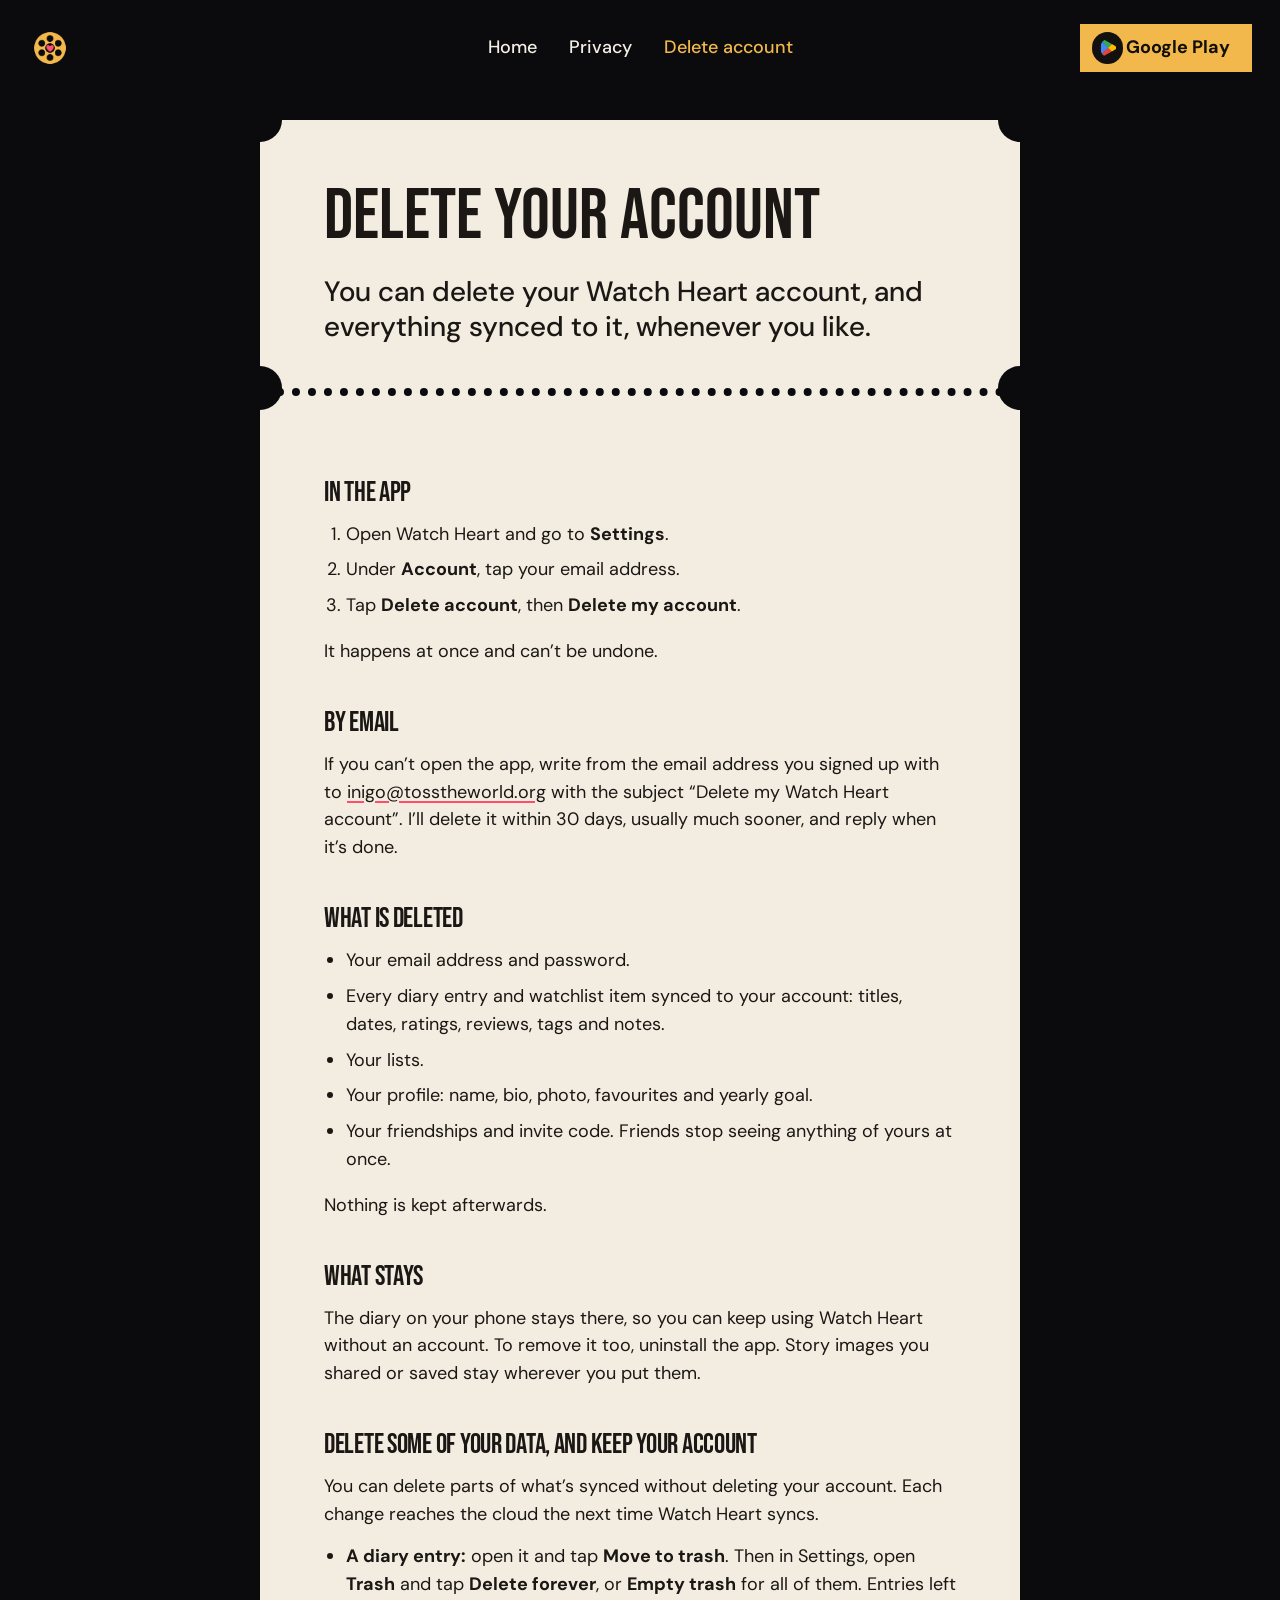
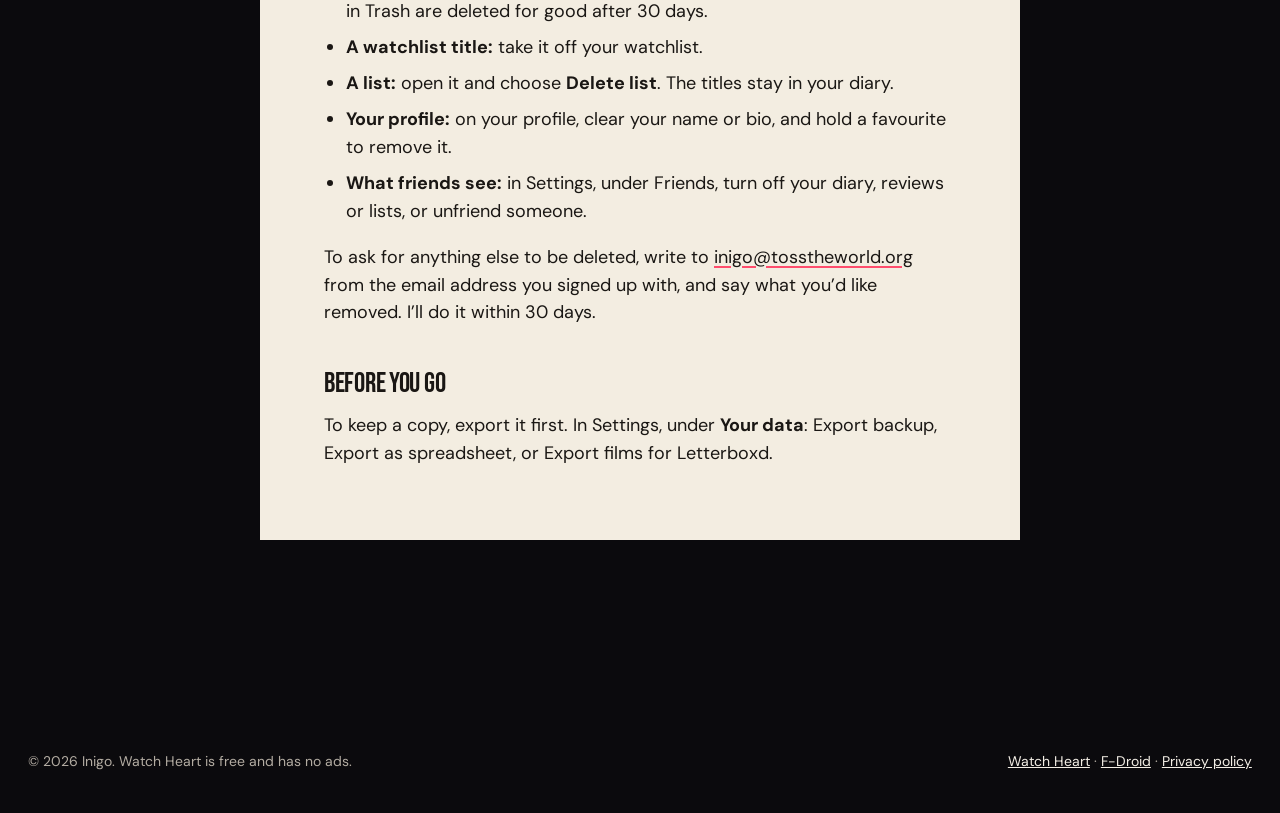
==== commit 6d8dd328: "Point downloads to Google Play Watch Heart is live on Google Play. The hero, the ways list, the foot" ====
--- a/delete-account.html
+++ b/delete-account.html
@@ -23,7 +23,7 @@
       <a href="privacy.html">Privacy</a>
       <a href="delete-account.html" aria-current="page">Delete account</a>
     </nav>
-    <a class="button" href="https://github.com/inigo-code/watch-heart/releases/latest/download/watch-heart.apk">Download APK</a>
+    <a class="button" href="https://play.google.com/store/apps/details?id=com.inigocode.watchheart"><svg class="play-logo" viewBox="0 0 29 32" aria-hidden="true" focusable="false"><path d="M13.54 15.28.12 29.34a3.66 3.66 0 0 0 5.33 2.16l15.1-8.6Z" fill="#EA4335"/><path d="m27.11 12.89-6.53-3.74-7.35 6.45 7.38 7.28 6.48-3.7a3.54 3.54 0 0 0 1.5-4.79 3.62 3.62 0 0 0-1.5-1.5z" fill="#FBBC04"/><path d="M.12 2.66a3.57 3.57 0 0 0-.12.92v24.84a3.57 3.57 0 0 0 .12.92L14 15.64Z" fill="#4285F4"/><path d="m13.64 16 6.94-6.85L5.5.51A3.73 3.73 0 0 0 3.63 0 3.64 3.64 0 0 0 .12 2.65Z" fill="#34A853"/></svg>Google Play</a>
   </header>
 
   <article class="doc">
--- a/styles.css
+++ b/styles.css
@@ -1736,3 +1736,7 @@
     transform: none;
   }
 }
+
+/* The Google Play mark on download buttons. */
+/* It sits on a small dark disc, so its yellow wedge still shows on the gold button. */
+.play-logo { flex: none; box-sizing: border-box; width: 1.75em; height: 1.75em; margin: 0 0.15em 0 -0.55em; padding: 0.4em 0.38em 0.4em 0.47em; border-radius: 50%; background: #121110; }
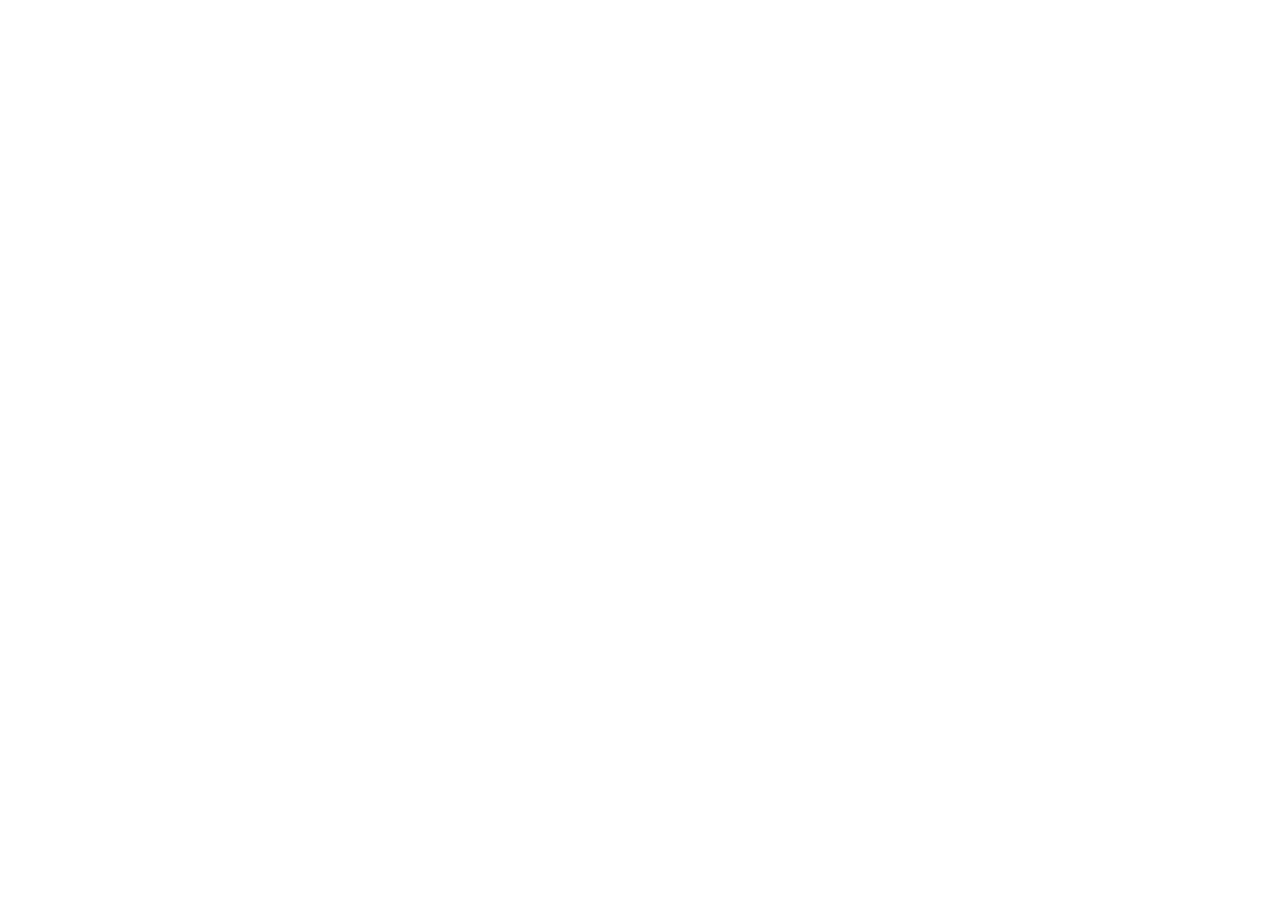
==== commit 0d9445b0: "Redirect to https://heartapps.github.io/ (site aff3426)" ====
--- a/delete-account.html
+++ b/delete-account.html
@@ -1,83 +1,15 @@
 <!doctype html>
 <html lang="en">
 <head>
-  <meta charset="utf-8">
-  <meta name="viewport" content="width=device-width, initial-scale=1">
-  <meta name="color-scheme" content="dark">
-  <title>Delete your account · Watch Heart</title>
-  <meta name="description" content="How to delete your Watch Heart account and everything synced to it, in the app or by email.">
-  <meta name="theme-color" content="#0B0A0D">
-  <link rel="icon" href="assets/favicon.png">
-  <link rel="preconnect" href="https://fonts.googleapis.com">
-  <link rel="preconnect" href="https://fonts.gstatic.com" crossorigin>
-  <link href="https://fonts.googleapis.com/css2?family=Bebas+Neue&family=DM+Sans:ital,wght@0,400;0,500;0,700;1,500&display=swap" rel="stylesheet">
-  <link rel="stylesheet" href="styles.css">
+<meta charset="utf-8">
+<meta name="viewport" content="width=device-width, initial-scale=1">
+<title>Heart Apps has moved</title>
+<link rel="canonical" href="https://heartapps.github.io/watch-heart/delete-account.html">
+<meta http-equiv="refresh" content="0; url=https://heartapps.github.io/watch-heart/delete-account.html">
+<script>location.replace("https://heartapps.github.io/watch-heart/delete-account.html" + location.search + location.hash)</script>
+<style>body{margin:0;min-height:100vh;display:grid;place-items:center;background:#0E0D10;color:#EFEDEA;font:17px/1.5 system-ui,sans-serif}a{color:#F2B84B}</style>
 </head>
 <body>
-<main id="top">
-
-  <header class="bar">
-    <a class="mark" href="index.html" aria-label="Watch Heart home"><img src="assets/icon.png" width="44" height="44" alt=""></a>
-    <nav class="bar-links" aria-label="Pages">
-      <a href="index.html">Home</a>
-      <a href="privacy.html">Privacy</a>
-      <a href="delete-account.html" aria-current="page">Delete account</a>
-    </nav>
-    <a class="button" href="https://play.google.com/store/apps/details?id=com.inigocode.watchheart"><svg class="play-logo" viewBox="0 0 29 32" aria-hidden="true" focusable="false"><path d="M13.54 15.28.12 29.34a3.66 3.66 0 0 0 5.33 2.16l15.1-8.6Z" fill="#EA4335"/><path d="m27.11 12.89-6.53-3.74-7.35 6.45 7.38 7.28 6.48-3.7a3.54 3.54 0 0 0 1.5-4.79 3.62 3.62 0 0 0-1.5-1.5z" fill="#FBBC04"/><path d="M.12 2.66a3.57 3.57 0 0 0-.12.92v24.84a3.57 3.57 0 0 0 .12.92L14 15.64Z" fill="#4285F4"/><path d="m13.64 16 6.94-6.85L5.5.51A3.73 3.73 0 0 0 3.63 0 3.64 3.64 0 0 0 .12 2.65Z" fill="#34A853"/></svg>Google Play</a>
-  </header>
-
-  <article class="doc">
-    <div class="doc-face">
-      <h1 class="doc-title">Delete your account</h1>
-      <p class="doc-lede">You can delete your Watch Heart account, and everything synced to it, whenever you like.</p>
-    </div>
-
-    <div class="doc-body">
-      <h2>In the app</h2>
-      <ol>
-        <li>Open Watch Heart and go to <b>Settings</b>.</li>
-        <li>Under <b>Account</b>, tap your email address.</li>
-        <li>Tap <b>Delete account</b>, then <b>Delete my account</b>.</li>
-      </ol>
-      <p>It happens at once and can’t be undone.</p>
-
-      <h2>By email</h2>
-      <p>If you can’t open the app, write from the email address you signed up with to <a href="mailto:inigo@tosstheworld.org?subject=Delete%20my%20Watch%20Heart%20account">inigo@tosstheworld.org</a> with the subject “Delete my Watch Heart account”. I’ll delete it within 30 days, usually much sooner, and reply when it’s done.</p>
-
-      <h2>What is deleted</h2>
-      <ul>
-        <li>Your email address and password.</li>
-        <li>Every diary entry and watchlist item synced to your account: titles, dates, ratings, reviews, tags and notes.</li>
-        <li>Your lists.</li>
-        <li>Your profile: name, bio, photo, favourites and yearly goal.</li>
-        <li>Your friendships and invite code. Friends stop seeing anything of yours at once.</li>
-      </ul>
-      <p>Nothing is kept afterwards.</p>
-
-      <h2>What stays</h2>
-      <p>The diary on your phone stays there, so you can keep using Watch Heart without an account. To remove it too, uninstall the app. Story images you shared or saved stay wherever you put them.</p>
-
-      <h2 id="some-data">Delete some of your data, and keep your account</h2>
-      <p>You can delete parts of what’s synced without deleting your account. Each change reaches the cloud the next time Watch Heart syncs.</p>
-      <ul>
-        <li><b>A diary entry:</b> open it and tap <b>Move to trash</b>. Then in Settings, open <b>Trash</b> and tap <b>Delete forever</b>, or <b>Empty trash</b> for all of them. Entries left in Trash are deleted for good after 30 days.</li>
-        <li><b>A watchlist title:</b> take it off your watchlist.</li>
-        <li><b>A list:</b> open it and choose <b>Delete list</b>. The titles stay in your diary.</li>
-        <li><b>Your profile:</b> on your profile, clear your name or bio, and hold a favourite to remove it.</li>
-        <li><b>What friends see:</b> in Settings, under Friends, turn off your diary, reviews or lists, or unfriend someone.</li>
-      </ul>
-      <p>To ask for anything else to be deleted, write to <a href="mailto:inigo@tosstheworld.org?subject=Delete%20some%20of%20my%20Watch%20Heart%20data">inigo@tosstheworld.org</a> from the email address you signed up with, and say what you’d like removed. I’ll do it within 30 days.</p>
-
-      <h2>Before you go</h2>
-      <p>To keep a copy, export it first. In Settings, under <b>Your data</b>: Export backup, Export as spreadsheet, or Export films for Letterboxd.</p>
-    </div>
-  </article>
-
-</main>
-
-<footer class="doc-foot">
-  <p>© 2026 Inigo. Watch Heart is free and has no ads.</p>
-  <p><a href="index.html">Watch Heart</a> · <a href="fdroid.html">F-Droid</a> · <a href="privacy.html">Privacy policy</a></p>
-</footer>
+<p>Heart Apps has a new address: <a href="https://heartapps.github.io/watch-heart/delete-account.html">https://heartapps.github.io/watch-heart/delete-account.html</a></p>
 </body>
 </html>
